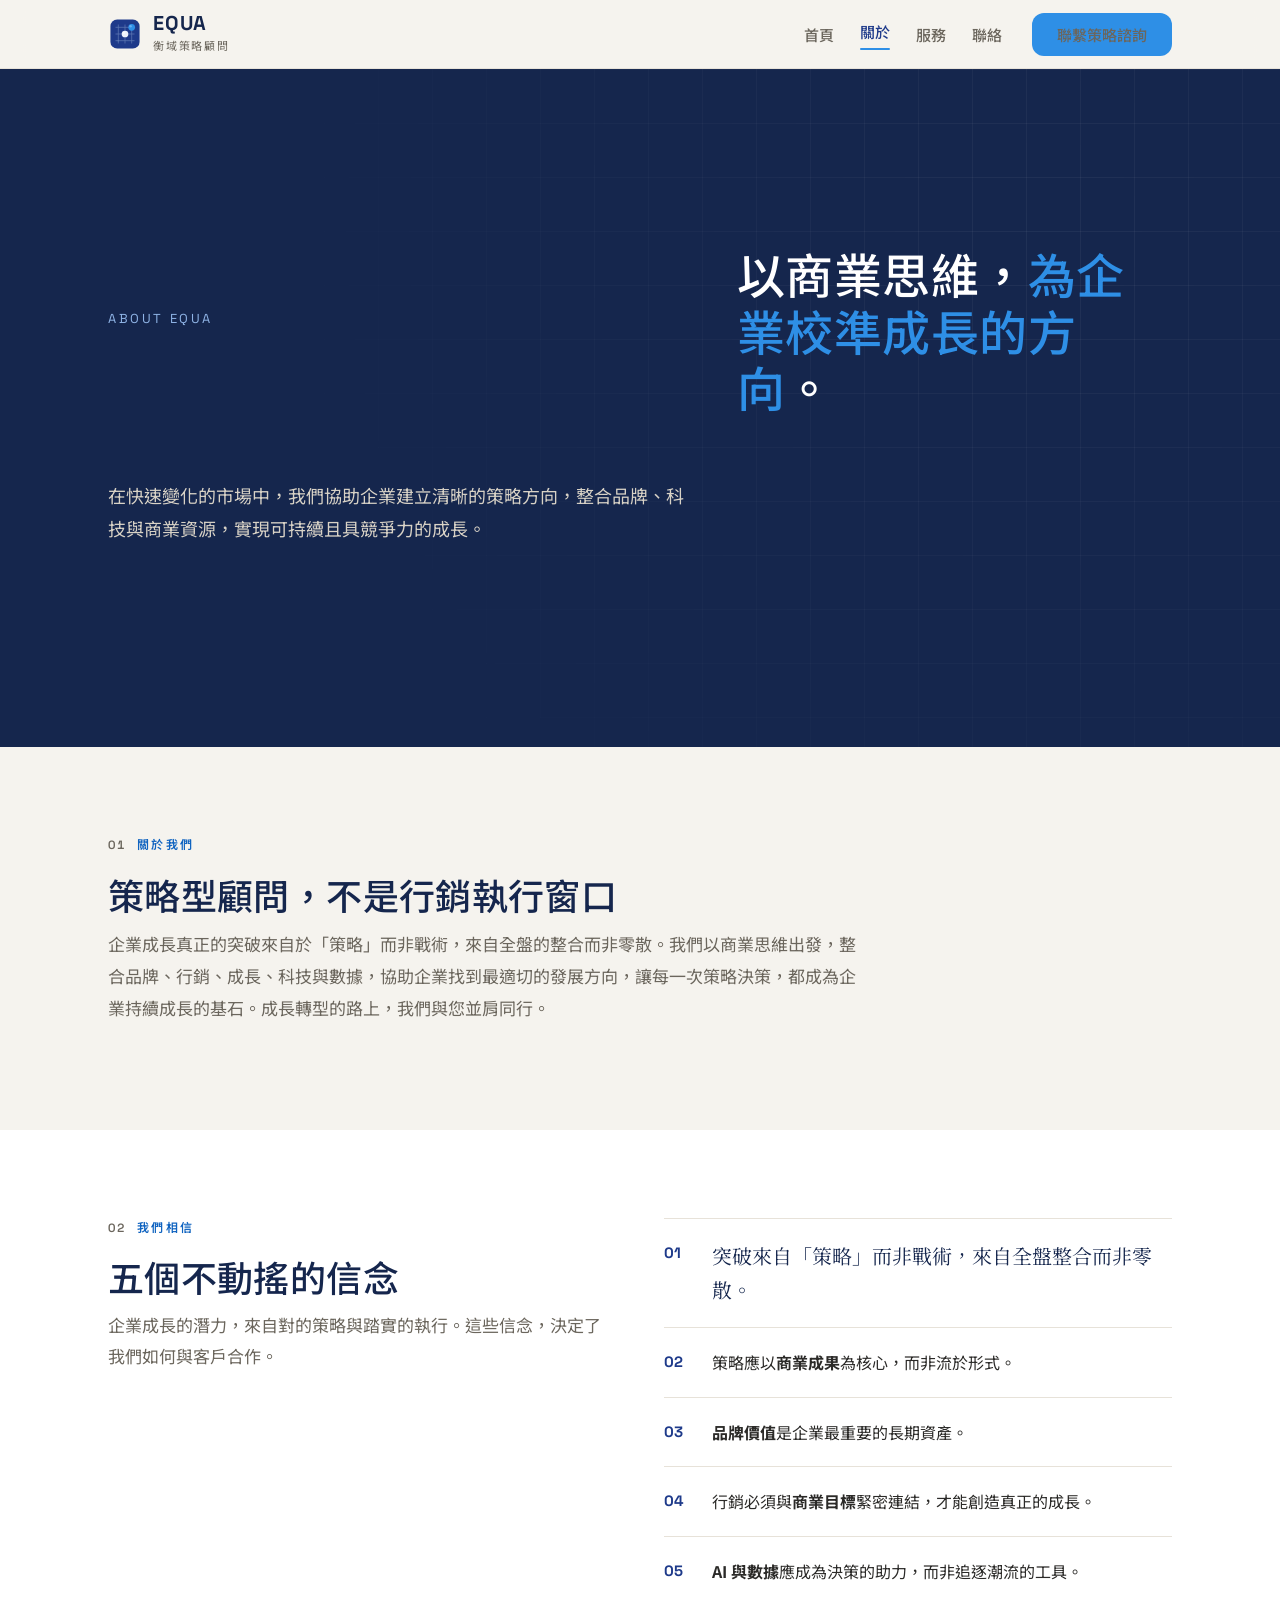
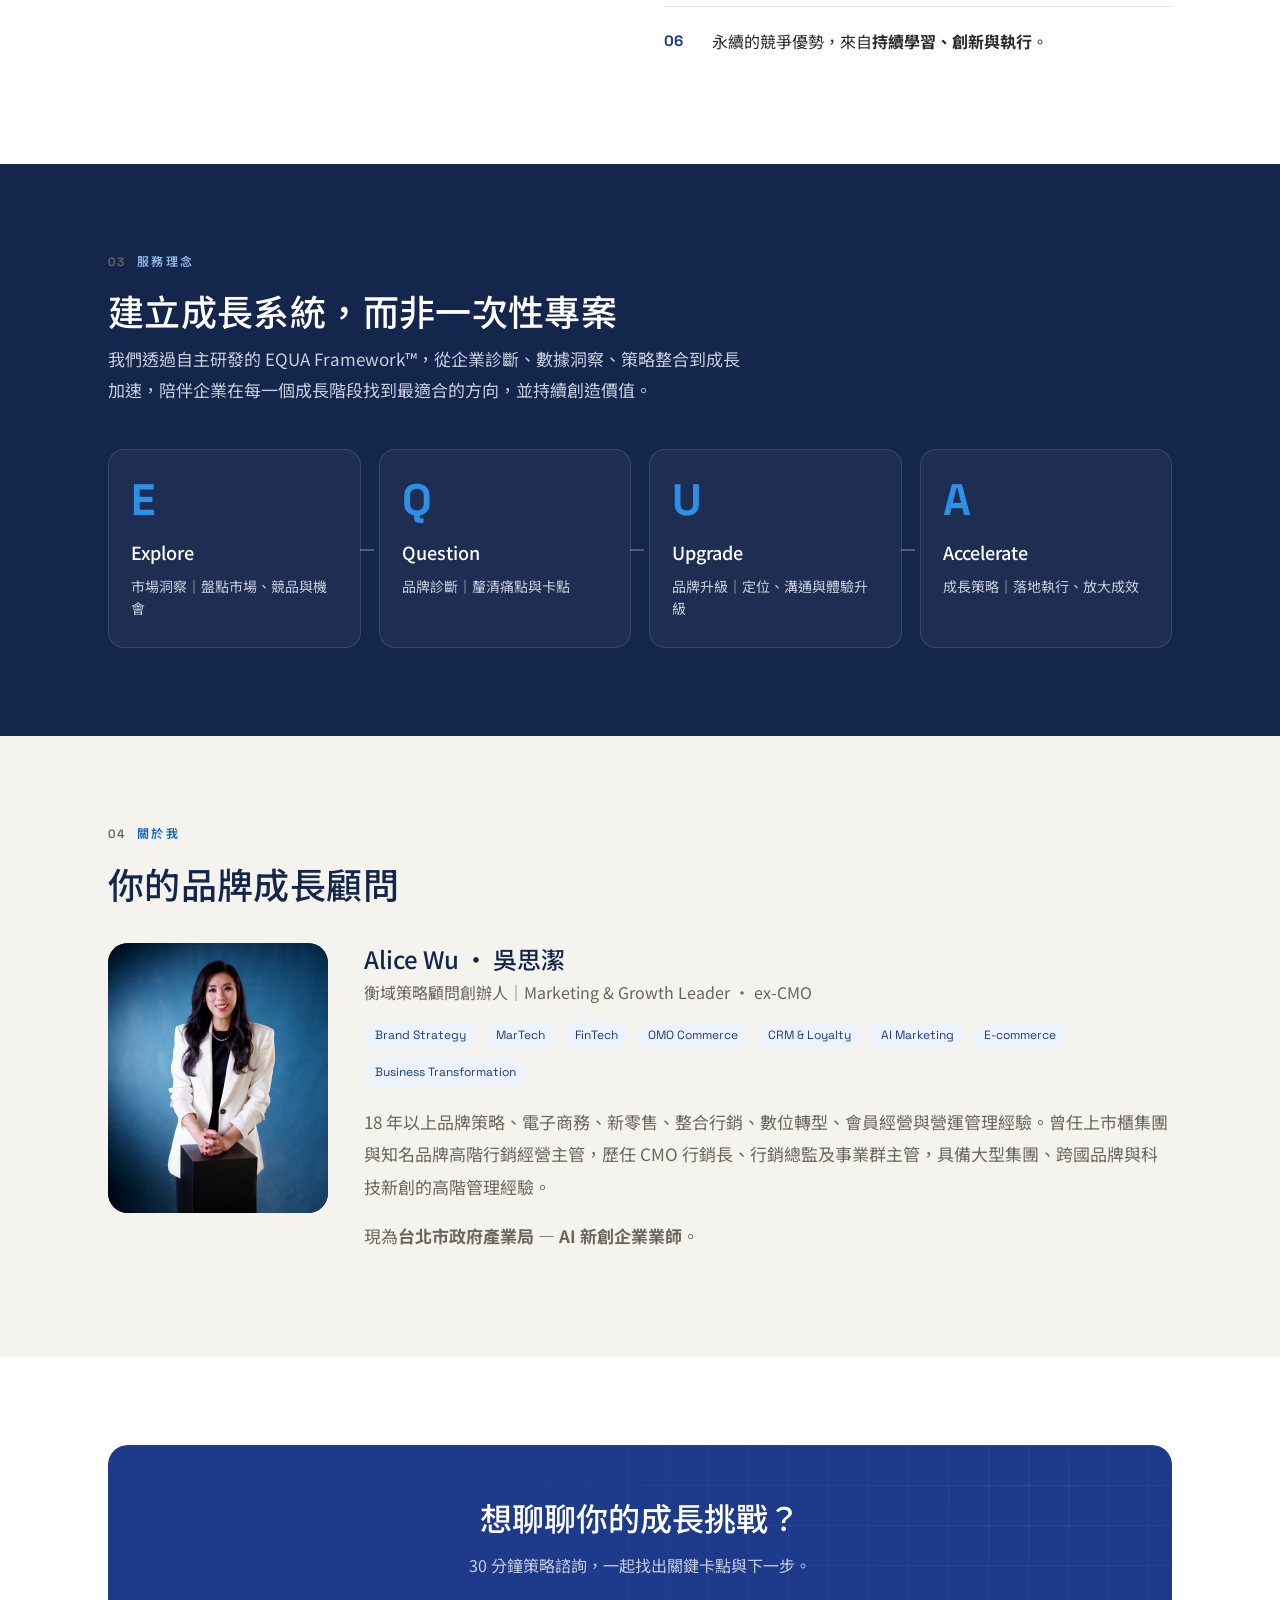
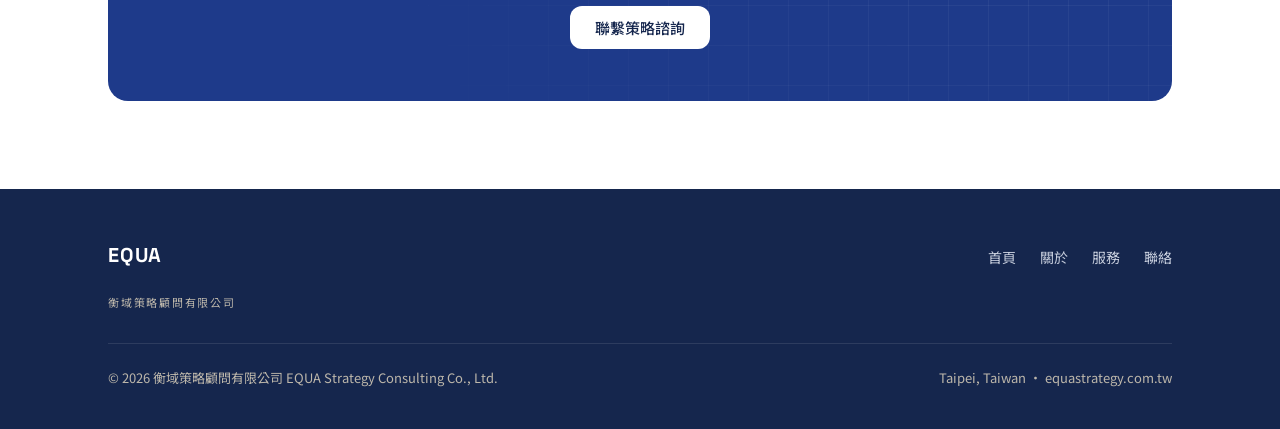
==== about.html @ 590779d6 "更新：創辦人真實照片、官方品牌 logo 牆、CTA 調整 - 創辦人區改用 Alice Wu 官方照片（取自簡報），首頁 band 與關於頁皆更新 - 品牌牆改為 24 個官方品牌 logo（灰階，" ====
<!DOCTYPE html>
<html lang="zh-Hant">
<head>
<meta charset="utf-8">
<meta name="viewport" content="width=device-width, initial-scale=1">
<title>關於我們｜衡域策略顧問 EQUA</title>
<meta name="description" content="衡域策略顧問的信念、服務理念與 EQUA Framework™。創辦人 Alice Wu（吳思潔）擁有 18 年以上品牌策略、數位轉型與整合行銷的高階管理經驗。">
<link rel="icon" href="assets/logo.svg">
<link rel="preconnect" href="https://fonts.googleapis.com">
<link rel="preconnect" href="https://fonts.gstatic.com" crossorigin>
<link href="https://fonts.googleapis.com/css2?family=Noto+Sans+TC:wght@300;400;500;700&family=Noto+Serif+TC:wght@400;500;600&family=Space+Grotesk:wght@400;500;600;700&display=swap" rel="stylesheet">
<link rel="stylesheet" href="assets/style.css">
</head>
<body>

<header class="site-header"><div class="wrap">
  <a class="brand" href="index.html">
    <img src="assets/logo.svg" alt="EQUA 衡域策略顧問標誌">
    <span><span class="bt">EQUA</span><span class="bs">衡域策略顧問</span></span>
  </a>
  <button class="nav-toggle" aria-label="開啟選單">☰</button>
  <nav class="nav" id="nav">
    <a href="index.html">首頁</a>
    <a href="about.html" class="active">關於</a>
    <a href="services.html">服務</a>
    <a href="contact.html">聯絡</a>
    <a href="mailto:Alice.wu1014@gmail.com?subject=%E9%A0%90%E7%B4%84%E7%AD%96%E7%95%A5%E8%AB%AE%E8%A9%A2%20-%20%E8%A1%A1%E5%9F%9F%E7%AD%96%E7%95%A5%E9%A1%A7%E5%95%8F" class="btn btn-accent nav-cta">聯繫策略諮詢</a>
  </nav>
</div></header>

<!-- page hero -->
<section class="hero"><div class="wrap" style="padding-top:88px;padding-bottom:80px">
  <div class="hero-eyebrow">About EQUA</div>
  <h1 style="font-size:clamp(30px,4.4vw,48px)">以商業思維，<span class="hl">為企業校準成長的方向</span>。</h1>
  <p class="lead">在快速變化的市場中，我們協助企業建立清晰的策略方向，整合品牌、科技與商業資源，實現可持續且具競爭力的成長。</p>
</div></section>

<!-- 關於我們 -->
<section><div class="wrap">
  <div class="eyebrow"><span class="no">01</span> 關於我們</div>
  <h2 class="sec-title">策略型顧問，不是行銷執行窗口</h2>
  <p class="mt-lead" style="max-width:760px">企業成長真正的突破來自於「策略」而非戰術，來自全盤的整合而非零散。我們以商業思維出發，整合品牌、行銷、成長、科技與數據，協助企業找到最適切的發展方向，讓每一次策略決策，都成為企業持續成長的基石。成長轉型的路上，我們與您並肩同行。</p>
</div></section>

<!-- 我們相信 -->
<section class="sec-alt"><div class="wrap grid-2" style="gap:48px">
  <div>
    <div class="eyebrow"><span class="no">02</span> 我們相信</div>
    <h2 class="sec-title">五個不動搖的信念</h2>
    <p class="sec-lead">企業成長的潛力，來自對的策略與踏實的執行。這些信念，決定了我們如何與客戶合作。</p>
  </div>
  <ul class="beliefs">
    <li><span class="lead-belief">突破來自「策略」而非戰術，來自全盤整合而非零散。</span></li>
    <li><span>策略應以<strong>商業成果</strong>為核心，而非流於形式。</span></li>
    <li><span><strong>品牌價值</strong>是企業最重要的長期資產。</span></li>
    <li><span>行銷必須與<strong>商業目標</strong>緊密連結，才能創造真正的成長。</span></li>
    <li><span><strong>AI 與數據</strong>應成為決策的助力，而非追逐潮流的工具。</span></li>
    <li><span>永續的競爭優勢，來自<strong>持續學習、創新與執行</strong>。</span></li>
  </ul>
</div></section>

<!-- 服務理念 + Framework -->
<section class="sec-ink"><div class="wrap">
  <div class="eyebrow"><span class="no">03</span> 服務理念</div>
  <h2 class="sec-title">建立成長系統，而非一次性專案</h2>
  <p class="sec-lead">我們透過自主研發的 EQUA Framework™，從企業診斷、數據洞察、策略整合到成長加速，陪伴企業在每一個成長階段找到最適合的方向，並持續創造價值。</p>
  <div class="framework" style="margin-top:20px">
    <div class="fw reveal"><div class="l">E</div><div class="t">Explore</div><div class="d">市場洞察｜盤點市場、競品與機會</div></div>
    <div class="fw reveal"><div class="l">Q</div><div class="t">Question</div><div class="d">品牌診斷｜釐清痛點與卡點</div></div>
    <div class="fw reveal"><div class="l">U</div><div class="t">Upgrade</div><div class="d">品牌升級｜定位、溝通與體驗升級</div></div>
    <div class="fw reveal"><div class="l">A</div><div class="t">Accelerate</div><div class="d">成長策略｜落地執行、放大成效</div></div>
  </div>
</div></section>

<!-- 關於我 Alice -->
<section><div class="wrap">
  <div class="eyebrow"><span class="no">04</span> 關於我</div>
  <h2 class="sec-title" style="margin-bottom:36px">你的品牌成長顧問</h2>
  <div class="profile reveal">
    <div class="avatar"><img src="assets/alice-wu.jpg" alt="衡域策略顧問創辦人 Alice Wu 吳思潔"></div>
    <div>
      <h3 style="font-size:24px">Alice Wu ・ 吳思潔</h3>
      <p style="color:var(--slate);margin:4px 0 0">衡域策略顧問創辦人｜Marketing &amp; Growth Leader ・ ex-CMO</p>
      <div class="tags">
        <span>Brand Strategy</span><span>MarTech</span><span>FinTech</span><span>OMO Commerce</span><span>CRM &amp; Loyalty</span><span>AI Marketing</span><span>E-commerce</span><span>Business Transformation</span>
      </div>
      <p class="mt-lead">18 年以上品牌策略、電子商務、新零售、整合行銷、數位轉型、會員經營與營運管理經驗。曾任上市櫃集團與知名品牌高階行銷經營主管，歷任 CMO 行銷長、行銷總監及事業群主管，具備大型集團、跨國品牌與科技新創的高階管理經驗。</p>
      <p class="mt-lead" style="margin-top:8px">現為<strong>台北市政府產業局 — AI 新創企業業師</strong>。</p>
    </div>
  </div>
</div></section>

<!-- CTA -->
<section class="sec-alt"><div class="wrap">
  <div class="cta-band">
    <h2>想聊聊你的成長挑戰？</h2>
    <p>30 分鐘策略諮詢，一起找出關鍵卡點與下一步。</p>
    <a href="mailto:Alice.wu1014@gmail.com?subject=%E9%A0%90%E7%B4%84%E7%AD%96%E7%95%A5%E8%AB%AE%E8%A9%A2%20-%20%E8%A1%A1%E5%9F%9F%E7%AD%96%E7%95%A5%E9%A1%A7%E5%95%8F" class="btn btn-light">聯繫策略諮詢</a>
  </div>
</div></section>

<footer class="site-footer"><div class="wrap">
  <div class="top">
    <div class="brand"><span><span class="bt" style="font-family:var(--mono);font-weight:700;font-size:20px">EQUA</span><br><span class="bs">衡域策略顧問有限公司</span></span></div>
    <nav class="fnav"><a href="index.html">首頁</a><a href="about.html">關於</a><a href="services.html">服務</a><a href="contact.html">聯絡</a></nav>
  </div>
  <div class="bottom">
    <span>© 2026 衡域策略顧問有限公司 EQUA Strategy Consulting Co., Ltd.</span>
    <span>Taipei, Taiwan ・ equastrategy.com.tw</span>
  </div>
</div></footer>

<script src="assets/nav.js"></script>
</body>
</html>
---- assets/style.css ----
/* ==========================================================================
   衡域策略顧問 EQUA — 官網樣式
   依品牌識別規範 v1.0：靛藍 × 電光藍 × 暖中性；Space Grotesk + 思源黑體
   ========================================================================== */
:root{
  --indigo:#1E3A8A;
  --electric:#2E8FE6;
  --link:#0F63C0;
  --ink:#15264D;
  --slate:#6B665D;
  --mist:#BDB7AB;
  --cloud:#EEF3FB;
  --paper:#F5F3EE;
  --line:#E7E2D9;
  --text:#2B2A28;
  --white:#ffffff;
  --maxw:1120px;
  --r-sm:12px; --r-md:16px; --r-lg:20px;
  --lh-body:1.8; --lh-compact:1.6;
  --sans:"Noto Sans TC","PingFang TC","Microsoft JhengHei",sans-serif;
  --serif:"Noto Serif TC",serif;
  --mono:"Space Grotesk","Noto Sans TC",sans-serif;
}
*{box-sizing:border-box}
html{scroll-behavior:smooth}
body{margin:0;background:var(--paper);color:var(--text);font-family:var(--sans);font-weight:400;line-height:var(--lh-body);font-size:16px;-webkit-font-smoothing:antialiased}
h1,h2,h3,h4{color:var(--ink);font-weight:500;line-height:1.3;margin:0}
p{margin:0 0 1em}
a{color:var(--link);text-decoration:none}
a:hover{text-decoration:underline}
img,svg{max-width:100%}
.wrap{max-width:var(--maxw);margin:0 auto;padding:0 28px}
.mono{font-family:var(--mono)}
.serif{font-family:var(--serif)}

/* ---------- buttons ---------- */
.btn{display:inline-flex;align-items:center;gap:8px;font-family:var(--sans);font-weight:500;font-size:15px;padding:13px 24px;border-radius:var(--r-sm);border:1px solid transparent;cursor:pointer;transition:.18s;line-height:1}
.btn-primary{background:var(--indigo);color:#fff}
.btn-primary:hover{background:#16306f;text-decoration:none}
.btn-accent{background:var(--electric);color:#fff}
.btn-accent:hover{background:#1c7ad2;text-decoration:none}
.btn-ghost{background:transparent;color:var(--ink);border-color:var(--line)}
.btn-ghost:hover{border-color:var(--indigo);color:var(--indigo);text-decoration:none}
.btn-light{background:#fff;color:var(--ink)}
.btn-light:hover{background:var(--cloud);text-decoration:none}

/* ---------- header / nav ---------- */
.site-header{position:sticky;top:0;z-index:100;background:rgba(245,243,238,.9);backdrop-filter:blur(12px);border-bottom:1px solid var(--line)}
.site-header .wrap{display:flex;align-items:center;height:68px;gap:20px}
.brand{display:flex;align-items:center;gap:11px}
.brand img{width:34px;height:34px}
.brand > span{display:flex;flex-direction:column;justify-content:center}
.brand .bt{display:block;font-family:var(--mono);font-weight:700;font-size:20px;color:var(--ink);letter-spacing:.04em;line-height:1}
.brand .bs{display:block;font-size:11px;color:var(--slate);letter-spacing:.16em;margin-top:3px}
.nav{margin-left:auto;display:flex;align-items:center;gap:26px}
.nav a{color:var(--slate);font-size:15px;font-weight:500}
.nav a:hover{color:var(--indigo);text-decoration:none}
.nav a.active{color:var(--indigo)}
.nav a.active::after{content:"";display:block;height:2px;background:var(--electric);border-radius:2px;margin-top:3px}
.nav-cta{margin-left:4px}
.nav-toggle{display:none;margin-left:auto;background:none;border:1px solid var(--line);border-radius:10px;width:42px;height:38px;font-size:20px;color:var(--ink);cursor:pointer}

/* ---------- hero ---------- */
.hero{position:relative;background:var(--ink);color:#fff;overflow:hidden}
.hero::before{content:"";position:absolute;inset:0;
  background-image:linear-gradient(rgba(255,255,255,.05) 1px,transparent 1px),linear-gradient(90deg,rgba(255,255,255,.05) 1px,transparent 1px);
  background-size:54px 54px;-webkit-mask-image:radial-gradient(circle at 82% 24%,#000,transparent 68%);mask-image:radial-gradient(circle at 82% 24%,#000,transparent 68%)}
.hero .wrap{position:relative;padding:104px 28px 96px}
.hero-eyebrow{font-family:var(--mono);letter-spacing:.2em;font-size:13px;color:#8FB4E6;text-transform:uppercase;margin-bottom:22px}
.hero h1{color:#fff;font-size:clamp(34px,5vw,58px);line-height:1.18;letter-spacing:.01em;font-weight:500;max-width:16em}
.hero h1 .hl{color:var(--electric)}
.hero .lead{color:#D8D2C6;font-size:18px;max-width:36em;margin:24px 0 34px;line-height:1.85}
.hero .cta-row{display:flex;gap:14px;flex-wrap:wrap}
.hero-en{font-family:var(--mono);font-size:15px;letter-spacing:.14em;color:#8FB4E6;margin-top:40px}

/* ---------- sections ---------- */
section{padding:88px 0}
.sec-alt{background:var(--white)}
.sec-ink{background:var(--ink);color:#fff}
.sec-ink h2,.sec-ink h3{color:#fff}
.eyebrow{font-family:var(--mono);font-weight:600;letter-spacing:.2em;font-size:12px;color:var(--link);text-transform:uppercase;display:flex;align-items:center;gap:10px;margin-bottom:14px}
.sec-ink .eyebrow{color:#8FB4E6}
.eyebrow .no{color:var(--slate)}
.sec-title{font-size:clamp(26px,3.4vw,36px);margin-bottom:10px;letter-spacing:.01em}
.sec-lead{color:var(--slate);font-size:17px;max-width:640px;margin-bottom:44px}
.sec-ink .sec-lead{color:#C7CEDD}
.center{text-align:center}
.center .eyebrow{justify-content:center}
.center .sec-lead{margin-left:auto;margin-right:auto}

/* ---------- numbers ---------- */
.numbers{display:grid;grid-template-columns:repeat(3,1fr);gap:24px;text-align:center}
.numbers .n{font-family:var(--mono);font-weight:700;font-size:clamp(40px,6vw,64px);color:var(--indigo);line-height:1}
.sec-ink .numbers .n{color:#fff}
.numbers .n .u{color:var(--electric)}
.numbers .t{color:var(--slate);margin-top:8px;font-size:15px}
.sec-ink .numbers .t{color:#C7CEDD}

/* ---------- cards / grids ---------- */
.grid-2{display:grid;grid-template-columns:1fr 1fr;gap:26px}
.grid-3{display:grid;grid-template-columns:repeat(3,1fr);gap:22px}
.card{background:#fff;border:1px solid var(--line);border-radius:var(--r-md);padding:30px;transition:.18s}
.sec-alt .card{background:var(--paper)}
.card:hover{border-color:#cfd6e6;transform:translateY(-2px)}
.card .ic{width:44px;height:44px;border-radius:12px;background:var(--cloud);color:var(--indigo);display:flex;align-items:center;justify-content:center;font-family:var(--mono);font-weight:700;margin-bottom:16px}
.card h3{font-size:19px;margin-bottom:8px}
.card p{color:var(--slate);font-size:15px;margin:0}
.card ul{margin:14px 0 0;padding:0;list-style:none}
.card ul li{position:relative;padding-left:20px;color:var(--slate);font-size:14px;margin-top:8px}
.card ul li::before{content:"";position:absolute;left:0;top:9px;width:8px;height:8px;border-radius:50%;background:var(--electric)}

/* ---------- framework ---------- */
.framework{display:grid;grid-template-columns:repeat(4,1fr);gap:18px}
.fw{background:rgba(255,255,255,.04);border:1px solid rgba(255,255,255,.12);border-radius:var(--r-md);padding:28px 22px}
.fw .l{font-family:var(--mono);font-size:44px;font-weight:700;color:var(--electric);line-height:1}
.fw .t{font-weight:500;font-size:18px;color:#fff;margin-top:14px}
.fw .d{color:#C7CEDD;font-size:14px;margin-top:6px;line-height:var(--lh-compact)}

/* ---------- belief list ---------- */
.beliefs{margin:0;padding:0;list-style:none;counter-reset:b}
.beliefs li{counter-increment:b;border-top:1px solid var(--line);padding:20px 0;display:flex;gap:18px;align-items:flex-start}
.beliefs li::before{content:counter(b,decimal-leading-zero);font-family:var(--mono);font-weight:700;color:var(--indigo);font-size:15px;min-width:30px}
.beliefs .lead-belief{font-family:var(--serif);font-size:20px;color:var(--ink);line-height:1.7}

/* ---------- brand wall ---------- */
.brands{display:flex;flex-wrap:wrap;gap:12px;justify-content:center;max-width:900px;margin:0 auto}
.brands span{background:#fff;border:1px solid var(--line);border-radius:999px;padding:9px 18px;font-size:14px;color:var(--ink)}

/* ---------- tiers ---------- */
.tier{background:#fff;border:1px solid var(--line);border-radius:var(--r-md);padding:32px;display:flex;flex-direction:column;height:100%}
.tier.feat{border:2px solid var(--electric)}
.tier .badge{align-self:flex-start;background:var(--cloud);color:var(--indigo);font-size:12px;font-weight:500;padding:4px 12px;border-radius:999px;margin-bottom:14px}
.tier h3{font-size:20px}
.tier .term{font-family:var(--mono);color:var(--slate);font-size:13px;margin:4px 0 18px}
.tier ul{list-style:none;margin:0 0 20px;padding:0;flex:1}
.tier ul li{position:relative;padding-left:24px;font-size:14px;color:var(--text);margin-top:10px}
.tier ul li::before{content:"✓";position:absolute;left:0;color:var(--electric);font-weight:700}
.tier .fit{font-size:13px;color:var(--slate);border-top:1px solid var(--line);padding-top:14px}

/* ---------- FAQ ---------- */
.faq details{background:#fff;border:1px solid var(--line);border-radius:var(--r-md);padding:0 24px;margin-bottom:12px}
.faq summary{list-style:none;cursor:pointer;padding:22px 0;font-weight:500;color:var(--ink);font-size:17px;display:flex;justify-content:space-between;align-items:center;gap:16px}
.faq summary::-webkit-details-marker{display:none}
.faq summary::after{content:"+";font-family:var(--mono);font-size:24px;color:var(--electric);transition:.2s}
.faq details[open] summary::after{transform:rotate(45deg)}
.faq details p{color:var(--slate);font-size:15px;padding-bottom:22px;margin:0}

/* ---------- Alice profile ---------- */
.profile{display:grid;grid-template-columns:200px 1fr;gap:36px;align-items:start}
.profile{grid-template-columns:220px 1fr}
.profile .avatar{width:220px;height:270px;border-radius:var(--r-lg);background:var(--ink);display:flex;align-items:center;justify-content:center;position:relative;overflow:hidden}
.profile .avatar::before{content:"";position:absolute;inset:0;background-image:linear-gradient(rgba(255,255,255,.06) 1px,transparent 1px),linear-gradient(90deg,rgba(255,255,255,.06) 1px,transparent 1px);background-size:22px 22px}
.profile .avatar img{position:absolute;inset:0;width:100%;height:100%;object-fit:cover;object-position:center 15%}
.profile .avatar .ini{position:relative;font-family:var(--mono);font-weight:700;font-size:56px;color:#fff}
.profile .tags{display:flex;flex-wrap:wrap;gap:8px;margin:14px 0 18px}
.profile .tags span{background:var(--cloud);color:var(--indigo);font-size:12px;padding:4px 11px;border-radius:999px;font-family:var(--mono)}

/* ---------- contact ---------- */
.contact-grid{display:grid;grid-template-columns:repeat(3,1fr);gap:22px}
.contact-card{background:#fff;border:1px solid var(--line);border-radius:var(--r-md);padding:28px;text-align:center}
.contact-card .k{font-family:var(--mono);font-size:12px;letter-spacing:.16em;color:var(--slate);text-transform:uppercase;margin-bottom:10px}
.contact-card .v{font-size:17px;color:var(--ink);font-weight:500}

/* ---------- CTA band ---------- */
.cta-band{background:var(--indigo);color:#fff;border-radius:var(--r-lg);padding:52px;text-align:center;position:relative;overflow:hidden}
.cta-band::before{content:"";position:absolute;inset:0;background-image:linear-gradient(rgba(255,255,255,.06) 1px,transparent 1px),linear-gradient(90deg,rgba(255,255,255,.06) 1px,transparent 1px);background-size:40px 40px;-webkit-mask-image:radial-gradient(circle at 85% 20%,#000,transparent 70%);mask-image:radial-gradient(circle at 85% 20%,#000,transparent 70%)}
.cta-band > *{position:relative}
.cta-band h2{color:#fff;font-size:clamp(24px,3vw,32px);margin-bottom:12px}
.cta-band p{color:#C7CEDD;margin-bottom:26px}

/* ---------- footer ---------- */
.site-footer{background:var(--ink);color:#C7CEDD;padding:56px 0 40px;font-size:14px}
.site-footer .top{display:flex;justify-content:space-between;gap:30px;flex-wrap:wrap;padding-bottom:30px;border-bottom:1px solid rgba(255,255,255,.1)}
.site-footer .brand .bt{color:#fff}
.site-footer .brand .bs{color:var(--mist)}
.site-footer .fnav{display:flex;gap:24px;flex-wrap:wrap}
.site-footer .fnav a{color:#C7CEDD}
.site-footer .fnav a:hover{color:#fff}
.site-footer .bottom{padding-top:22px;display:flex;justify-content:space-between;gap:16px;flex-wrap:wrap;color:var(--mist);font-size:13px}

/* ---------- helpers ---------- */
.mt-lead{color:var(--slate);font-size:17px;line-height:1.9}
.divider{height:1px;background:var(--line);margin:0}

/* ---------- responsive ---------- */
@media(max-width:900px){
  .grid-3,.numbers,.framework,.contact-grid{grid-template-columns:1fr 1fr}
  .profile{grid-template-columns:1fr}
  .profile .avatar{width:180px;height:220px}
}
@media(max-width:720px){
  .nav{display:none;position:absolute;top:68px;left:0;right:0;flex-direction:column;align-items:stretch;gap:0;background:var(--paper);border-bottom:1px solid var(--line);padding:8px 0}
  .nav.open{display:flex}
  .nav a{padding:13px 28px}
  .nav a.active::after{display:none}
  .nav-cta{margin:10px 28px}
  .nav-toggle{display:block}
  .grid-2,.grid-3,.numbers,.framework,.contact-grid{grid-template-columns:1fr}
  section{padding:60px 0}
  .hero .wrap{padding:72px 28px 64px}
  .cta-band{padding:38px 24px}
}

/* ==========================================================================
   互動與豐富度增強：捲動浮現動畫、Hero 圖像、創辦人區、Logo 牆、Framework 連線
   ========================================================================== */

/* 捲動浮現 */
.reveal{opacity:0;transform:translateY(26px);transition:opacity .7s cubic-bezier(.2,.6,.2,1),transform .7s cubic-bezier(.2,.6,.2,1)}
.reveal.in{opacity:1;transform:none}
.reveal.d1{transition-delay:.08s}.reveal.d2{transition-delay:.16s}.reveal.d3{transition-delay:.24s}
.reveal.d4{transition-delay:.32s}.reveal.d5{transition-delay:.40s}.reveal.d6{transition-delay:.48s}

/* Hero 兩欄 + 動態棋盤圖像 */
.hero .wrap{display:grid;grid-template-columns:1.15fr .85fr;gap:40px;align-items:center}
.hero-copy{min-width:0}
.hero-art{position:relative;display:flex;justify-content:center;align-items:center}
.hero-art svg{width:100%;max-width:400px;height:auto}
.go-stone{opacity:0;animation:stoneIn .6s ease forwards}
.go-stone.s2{animation-delay:.35s}.go-stone.s3{animation-delay:.7s}.go-stone.s4{animation-delay:1.05s}
.go-key{animation:stoneIn .6s ease 1.4s forwards,keyGlow 2.6s ease-in-out 2s infinite}
.go-pulse{transform-origin:center;transform-box:fill-box;opacity:0;animation:pulse 2.6s ease-out 2s infinite}
.go-line{stroke-dasharray:220;stroke-dashoffset:220;animation:draw 1s ease .3s forwards}
@keyframes stoneIn{from{opacity:0;transform:scale(.4)}to{opacity:1;transform:scale(1)}}
@keyframes pulse{0%{opacity:.5;transform:scale(1)}70%{opacity:0;transform:scale(2.4)}100%{opacity:0}}
@keyframes keyGlow{0%,100%{filter:none}50%{filter:drop-shadow(0 0 6px rgba(46,143,230,.8))}}
@keyframes draw{to{stroke-dashoffset:0}}
.go-stone,.go-key{transform-origin:center;transform-box:fill-box}

/* 創辦人 home 區 */
.founder{background:var(--ink);color:#fff;border-radius:var(--r-lg);padding:44px;display:grid;grid-template-columns:220px 1fr;gap:40px;align-items:center;position:relative;overflow:hidden}
.founder::before{content:"";position:absolute;inset:0;background-image:linear-gradient(rgba(255,255,255,.05) 1px,transparent 1px),linear-gradient(90deg,rgba(255,255,255,.05) 1px,transparent 1px);background-size:30px 30px;-webkit-mask-image:radial-gradient(circle at 12% 20%,#000,transparent 62%);mask-image:radial-gradient(circle at 12% 20%,#000,transparent 62%)}
.founder > *{position:relative}
.founder h3{color:#fff}
.founder .avatar{width:220px;height:220px;border-radius:var(--r-lg);background:#0f1c3a;display:flex;align-items:center;justify-content:center;position:relative;overflow:hidden;border:1px solid rgba(255,255,255,.12)}
.founder .avatar img{position:absolute;inset:0;width:100%;height:100%;object-fit:cover;object-position:center 20%}
.founder .avatar .ini{font-family:var(--mono);font-weight:700;font-size:64px;color:#fff;letter-spacing:.04em}
.founder .avatar .badge{position:absolute;bottom:0;left:0;right:0;background:var(--electric);color:#fff;font-size:11px;text-align:center;padding:6px;letter-spacing:.08em}
.founder .role{color:var(--electric);font-family:var(--mono);font-size:13px;letter-spacing:.06em;margin:4px 0 12px}
.founder .bio{color:#C7CEDD;font-size:15px;line-height:1.85}
.founder .tags{display:flex;flex-wrap:wrap;gap:7px;margin:16px 0 0}
.founder .tags span{background:rgba(255,255,255,.08);color:#DCE6F5;font-size:12px;padding:4px 11px;border-radius:999px;font-family:var(--mono)}

/* Logo 牆（灰階字標，hover 浮現品牌色） */
.logowall{display:grid;grid-template-columns:repeat(6,1fr);gap:1px;background:var(--line);border:1px solid var(--line);border-radius:var(--r-md);overflow:hidden;max-width:960px;margin:0 auto}
.logowall .cell{background:#fff;min-height:96px;display:flex;align-items:center;justify-content:center;padding:18px 14px;text-align:center;transition:.22s}
.logowall .cell img{max-width:100%;max-height:38px;width:auto;object-fit:contain;filter:grayscale(1);opacity:.58;transition:.28s}
.logowall .cell:hover img{filter:none;opacity:1;transform:scale(1.04)}
.logowall .wm{font-family:var(--sans);font-weight:500;font-size:15px;line-height:1.25;color:#A7A29A;letter-spacing:.02em;transition:.22s}
.logowall .wm.en{font-family:var(--mono);font-weight:600;letter-spacing:.04em}
.logowall .cell:hover .wm{color:var(--indigo)}
.brandwall-note{text-align:center;color:var(--slate);font-size:13px;margin-top:16px}

/* Framework 連線（桌機） */
.framework{position:relative}
.fw{position:relative}
.fw:not(:last-child)::after{content:"";position:absolute;top:50%;right:-14px;width:14px;height:2px;background:rgba(255,255,255,.25);z-index:1}

/* section 頂部細節線 */
.eyebrow .no{font-variant-numeric:tabular-nums}

@media(max-width:900px){
  .founder{grid-template-columns:1fr;text-align:center}
  .founder .avatar{margin:0 auto}
  .founder .tags{justify-content:center}
  .logowall{grid-template-columns:repeat(4,1fr)}
}
@media(max-width:720px){
  .hero .wrap{grid-template-columns:1fr}
  .hero-art{display:none}
  .logowall{grid-template-columns:repeat(3,1fr)}
  .fw:not(:last-child)::after{display:none}
  .founder{padding:32px 24px}
}

/* 尊重使用者的減少動態偏好 */
@media (prefers-reduced-motion: reduce){
  *,.reveal{animation:none!important;transition:none!important}
  .reveal{opacity:1;transform:none}
  html{scroll-behavior:auto}
}
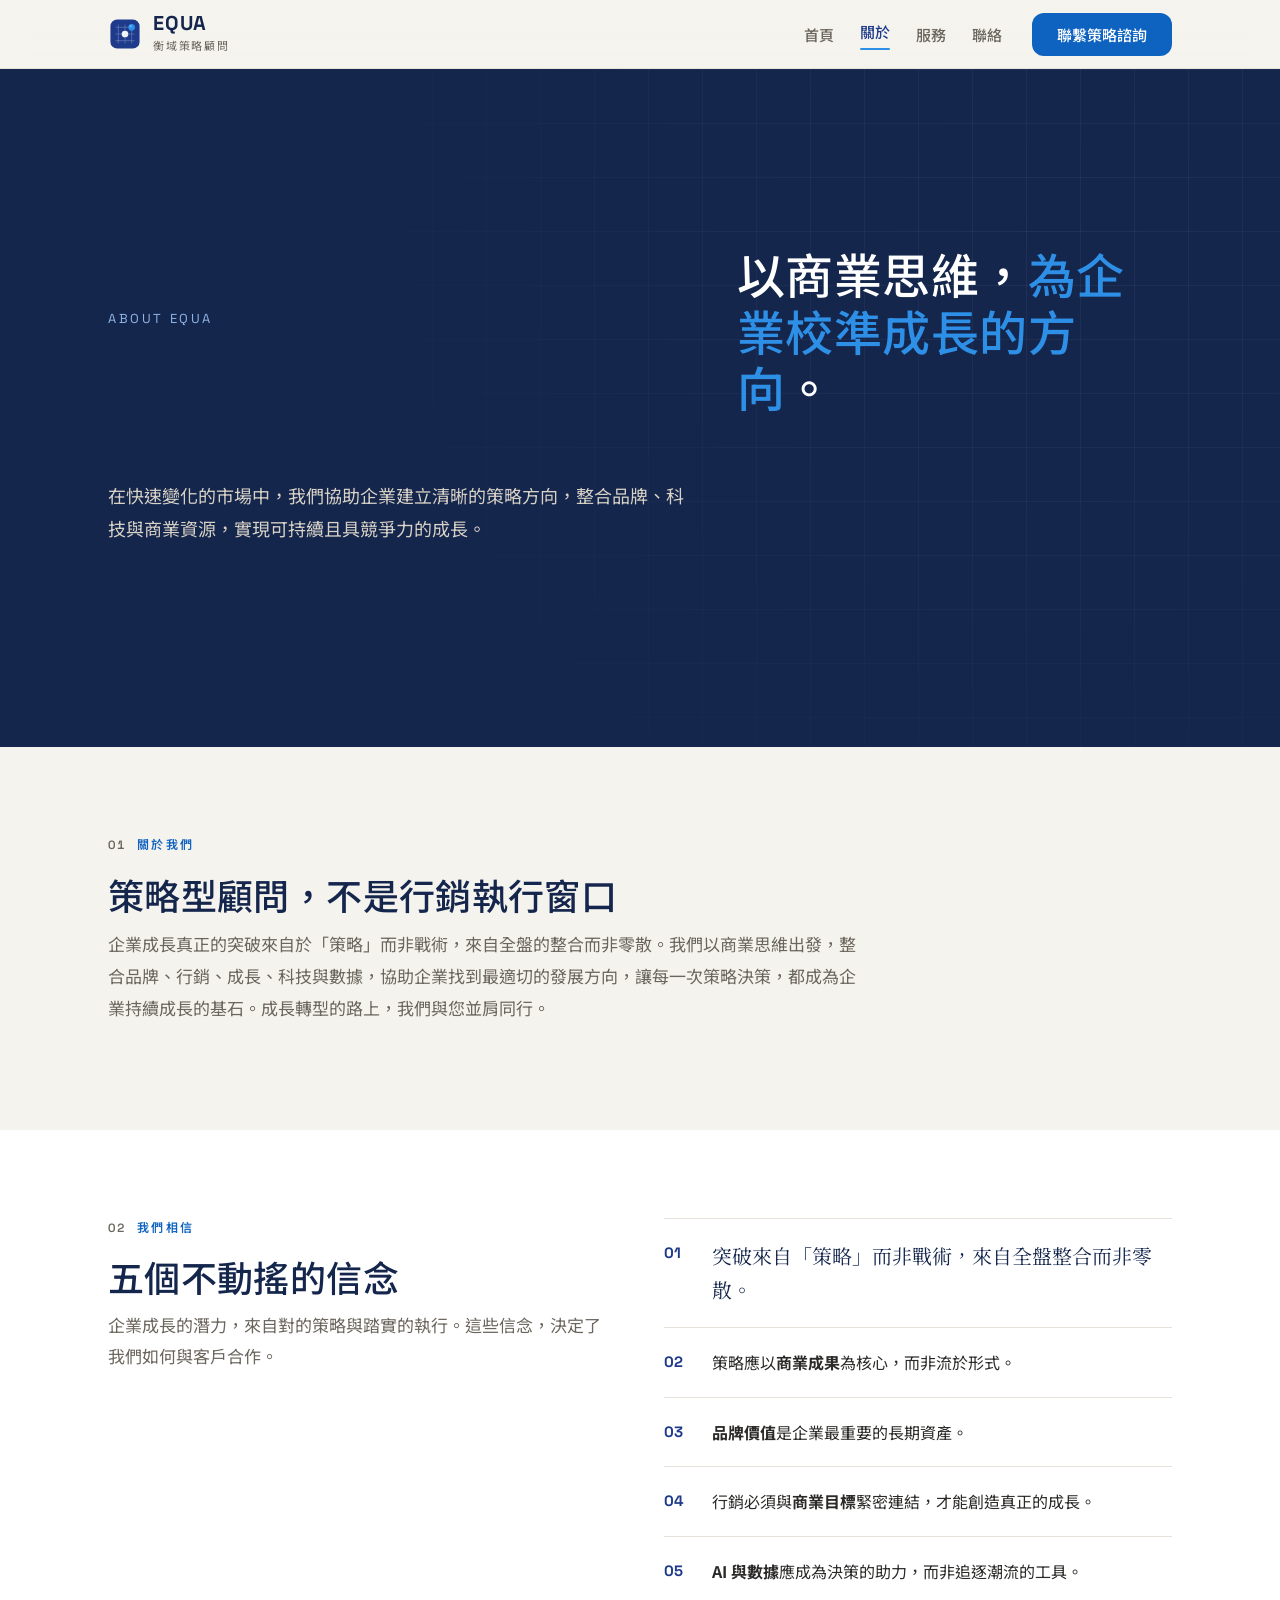
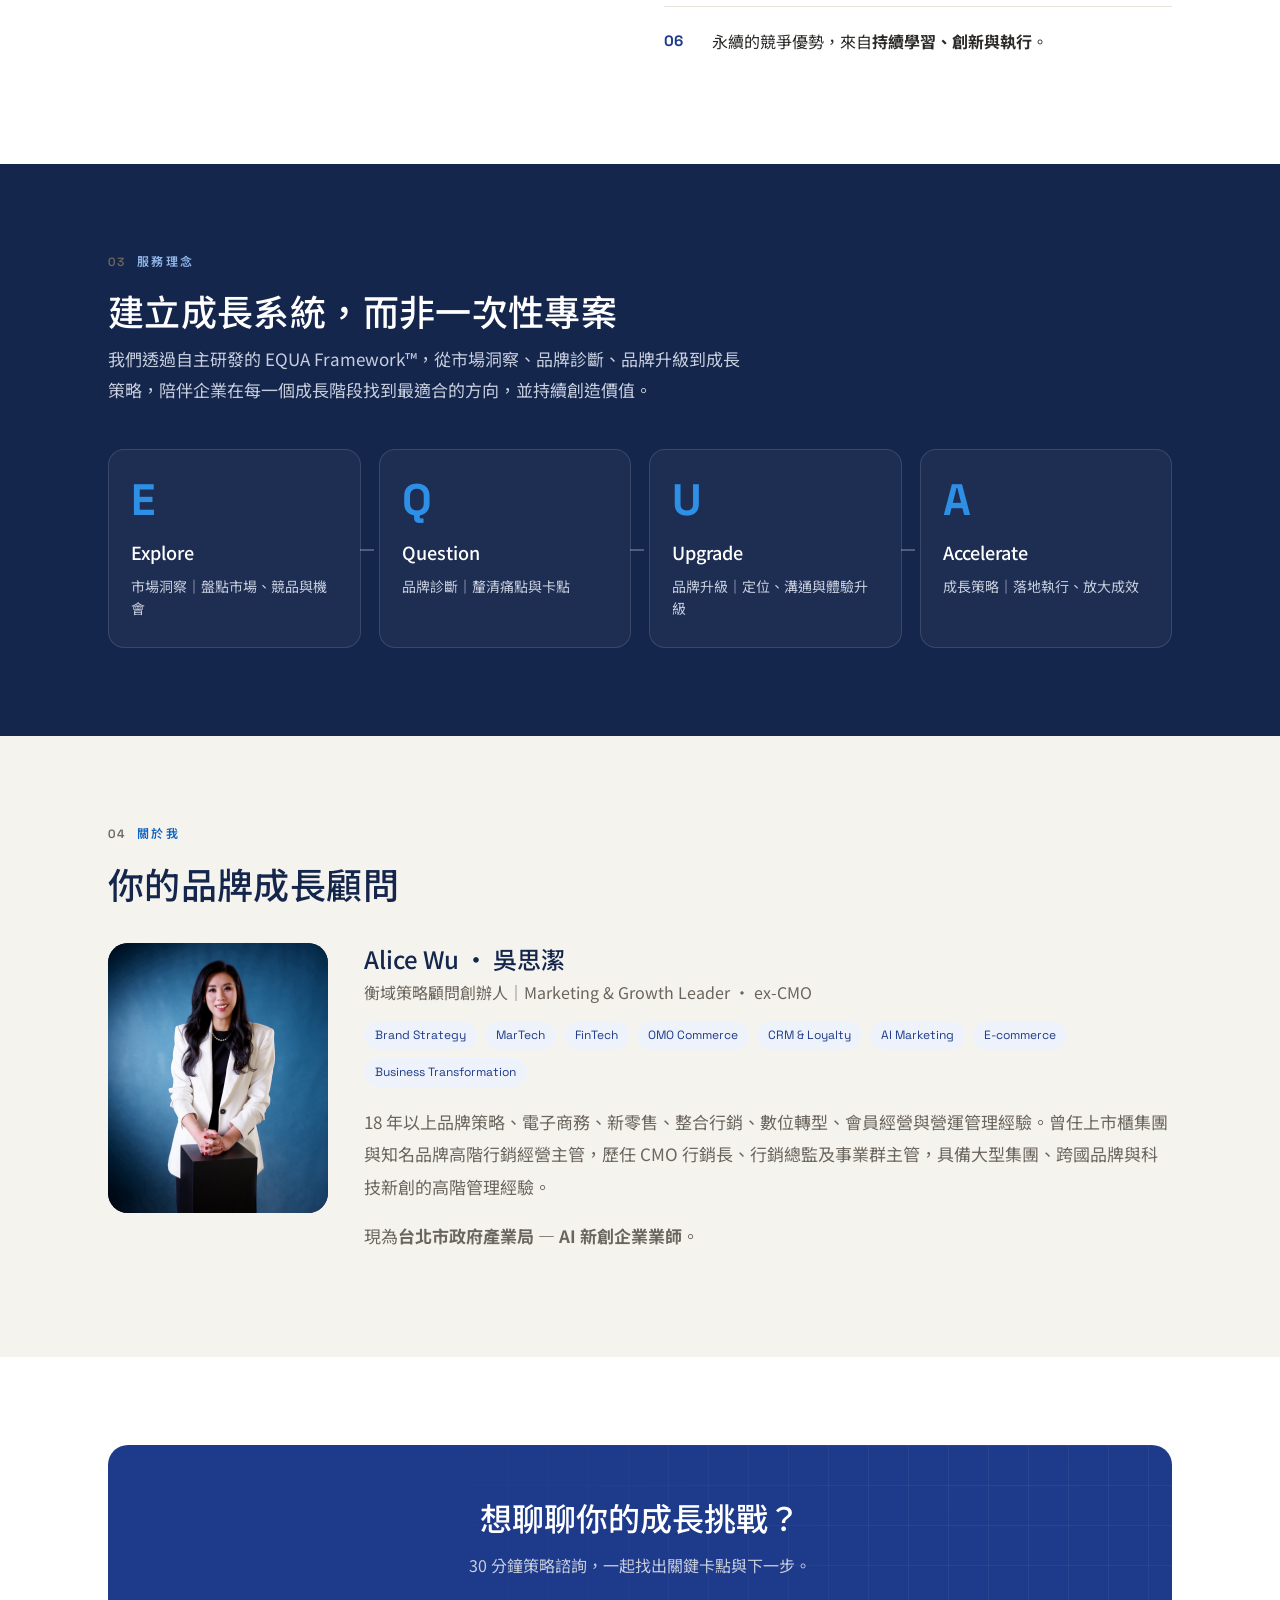
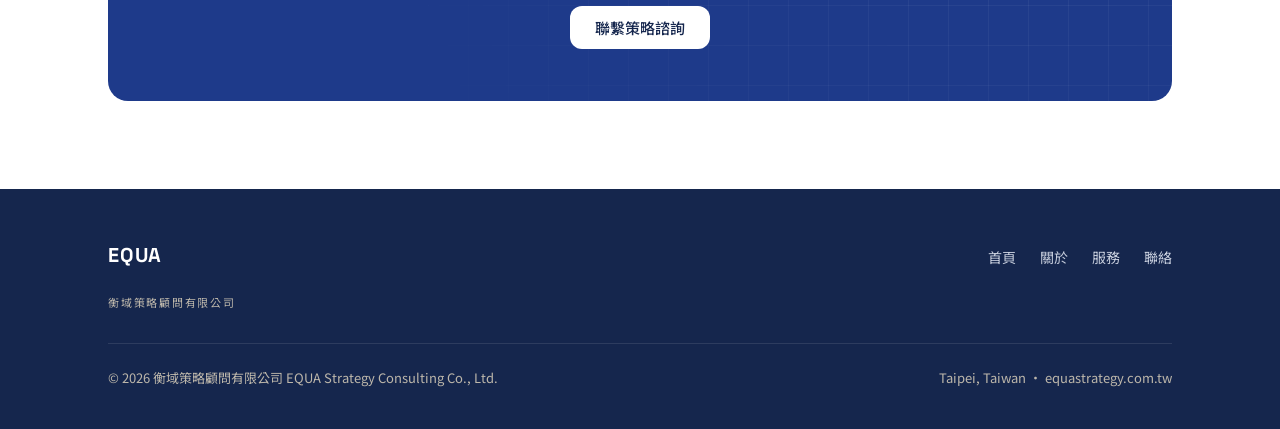
==== commit 2db52cd8: "依 Codex 複審修正 P0/P1/P2 P0 無障礙：CTA 按鈕改 #0F63C0（白字達 AA）、founder badge/role 對比提升、 行動選單加 aria-controls/ar" ====
--- a/about.html
+++ b/about.html
@@ -3,12 +3,23 @@
 <head>
 <meta charset="utf-8">
 <meta name="viewport" content="width=device-width, initial-scale=1">
+<script>document.documentElement.classList.add('js')</script>
 <title>關於我們｜衡域策略顧問 EQUA</title>
 <meta name="description" content="衡域策略顧問的信念、服務理念與 EQUA Framework™。創辦人 Alice Wu（吳思潔）擁有 18 年以上品牌策略、數位轉型與整合行銷的高階管理經驗。">
+<link rel="canonical" href="https://equastrategy.com.tw/about.html">
+<meta property="og:type" content="website">
+<meta property="og:site_name" content="衡域策略顧問 EQUA">
+<meta property="og:title" content="關於我們｜衡域策略顧問 EQUA">
+<meta property="og:description" content="衡域策略顧問的信念、服務理念與 EQUA Framework™，以及創辦人 Alice Wu 的經歷。">
+<meta property="og:url" content="https://equastrategy.com.tw/about.html">
+<meta property="og:image" content="https://equastrategy.com.tw/assets/og-image.png">
+<meta property="og:image:width" content="1200">
+<meta property="og:image:height" content="630">
+<meta name="twitter:card" content="summary_large_image">
 <link rel="icon" href="assets/logo.svg">
 <link rel="preconnect" href="https://fonts.googleapis.com">
 <link rel="preconnect" href="https://fonts.gstatic.com" crossorigin>
-<link href="https://fonts.googleapis.com/css2?family=Noto+Sans+TC:wght@300;400;500;700&family=Noto+Serif+TC:wght@400;500;600&family=Space+Grotesk:wght@400;500;600;700&display=swap" rel="stylesheet">
+<link href="https://fonts.googleapis.com/css2?family=Noto+Sans+TC:wght@400;500;700&family=Noto+Serif+TC:wght@400;500;600&family=Space+Grotesk:wght@400;500;600;700&display=swap" rel="stylesheet">
 <link rel="stylesheet" href="assets/style.css">
 </head>
 <body>
@@ -18,7 +29,7 @@
     <img src="assets/logo.svg" alt="EQUA 衡域策略顧問標誌">
     <span><span class="bt">EQUA</span><span class="bs">衡域策略顧問</span></span>
   </a>
-  <button class="nav-toggle" aria-label="開啟選單">☰</button>
+  <button class="nav-toggle" aria-label="開啟選單" aria-controls="nav" aria-expanded="false">☰</button>
   <nav class="nav" id="nav">
     <a href="index.html">首頁</a>
     <a href="about.html" class="active">關於</a>
@@ -63,7 +74,7 @@
 <section class="sec-ink"><div class="wrap">
   <div class="eyebrow"><span class="no">03</span> 服務理念</div>
   <h2 class="sec-title">建立成長系統，而非一次性專案</h2>
-  <p class="sec-lead">我們透過自主研發的 EQUA Framework™，從企業診斷、數據洞察、策略整合到成長加速，陪伴企業在每一個成長階段找到最適合的方向，並持續創造價值。</p>
+  <p class="sec-lead">我們透過自主研發的 EQUA Framework™，從市場洞察、品牌診斷、品牌升級到成長策略，陪伴企業在每一個成長階段找到最適合的方向，並持續創造價值。</p>
   <div class="framework" style="margin-top:20px">
     <div class="fw reveal"><div class="l">E</div><div class="t">Explore</div><div class="d">市場洞察｜盤點市場、競品與機會</div></div>
     <div class="fw reveal"><div class="l">Q</div><div class="t">Question</div><div class="d">品牌診斷｜釐清痛點與卡點</div></div>
@@ -77,7 +88,7 @@
   <div class="eyebrow"><span class="no">04</span> 關於我</div>
   <h2 class="sec-title" style="margin-bottom:36px">你的品牌成長顧問</h2>
   <div class="profile reveal">
-    <div class="avatar"><img src="assets/alice-wu.jpg" alt="衡域策略顧問創辦人 Alice Wu 吳思潔"></div>
+    <div class="avatar"><img src="assets/alice-wu.jpg" alt="衡域策略顧問創辦人 Alice Wu 吳思潔" width="880" height="1173" loading="lazy" decoding="async"></div>
     <div>
       <h3 style="font-size:24px">Alice Wu ・ 吳思潔</h3>
       <p style="color:var(--slate);margin:4px 0 0">衡域策略顧問創辦人｜Marketing &amp; Growth Leader ・ ex-CMO</p>
--- a/assets/style.css
+++ b/assets/style.css
@@ -34,18 +34,18 @@
 .serif{font-family:var(--serif)}
 
 /* ---------- buttons ---------- */
-.btn{display:inline-flex;align-items:center;gap:8px;font-family:var(--sans);font-weight:500;font-size:15px;padding:13px 24px;border-radius:var(--r-sm);border:1px solid transparent;cursor:pointer;transition:.18s;line-height:1}
+.btn{display:inline-flex;align-items:center;gap:8px;font-family:var(--sans);font-weight:500;font-size:15px;padding:13px 24px;border-radius:var(--r-sm);border:1px solid transparent;cursor:pointer;transition:background-color .18s,color .18s,border-color .18s,transform .18s;line-height:1}
 .btn-primary{background:var(--indigo);color:#fff}
 .btn-primary:hover{background:#16306f;text-decoration:none}
-.btn-accent{background:var(--electric);color:#fff}
-.btn-accent:hover{background:#1c7ad2;text-decoration:none}
+.btn-accent{background:#0F63C0;color:#fff}
+.btn-accent:hover{background:#0B4E9A;text-decoration:none}
 .btn-ghost{background:transparent;color:var(--ink);border-color:var(--line)}
 .btn-ghost:hover{border-color:var(--indigo);color:var(--indigo);text-decoration:none}
 .btn-light{background:#fff;color:var(--ink)}
 .btn-light:hover{background:var(--cloud);text-decoration:none}
 
 /* ---------- header / nav ---------- */
-.site-header{position:sticky;top:0;z-index:100;background:rgba(245,243,238,.9);backdrop-filter:blur(12px);border-bottom:1px solid var(--line)}
+.site-header{position:sticky;top:0;z-index:100;background:rgba(245,243,238,.92);-webkit-backdrop-filter:blur(12px);backdrop-filter:blur(12px);border-bottom:1px solid var(--line)}
 .site-header .wrap{display:flex;align-items:center;height:68px;gap:20px}
 .brand{display:flex;align-items:center;gap:11px}
 .brand img{width:34px;height:34px}
@@ -58,6 +58,7 @@
 .nav a.active{color:var(--indigo)}
 .nav a.active::after{content:"";display:block;height:2px;background:var(--electric);border-radius:2px;margin-top:3px}
 .nav-cta{margin-left:4px}
+.nav a.nav-cta,.nav a.nav-cta:hover{color:#fff}
 .nav-toggle{display:none;margin-left:auto;background:none;border:1px solid var(--line);border-radius:10px;width:42px;height:38px;font-size:20px;color:var(--ink);cursor:pointer}
 
 /* ---------- hero ---------- */
@@ -205,9 +206,9 @@
    互動與豐富度增強：捲動浮現動畫、Hero 圖像、創辦人區、Logo 牆、Framework 連線
    ========================================================================== */
 
-/* 捲動浮現 */
-.reveal{opacity:0;transform:translateY(26px);transition:opacity .7s cubic-bezier(.2,.6,.2,1),transform .7s cubic-bezier(.2,.6,.2,1)}
-.reveal.in{opacity:1;transform:none}
+/* 捲動浮現（僅在 JS 啟用時隱藏，確保無 JS/JS 延遲時內容可見） */
+.js .reveal{opacity:0;transform:translateY(26px);transition:opacity .7s cubic-bezier(.2,.6,.2,1),transform .7s cubic-bezier(.2,.6,.2,1)}
+.js .reveal.in{opacity:1;transform:none}
 .reveal.d1{transition-delay:.08s}.reveal.d2{transition-delay:.16s}.reveal.d3{transition-delay:.24s}
 .reveal.d4{transition-delay:.32s}.reveal.d5{transition-delay:.40s}.reveal.d6{transition-delay:.48s}
 
@@ -235,8 +236,8 @@
 .founder .avatar{width:220px;height:220px;border-radius:var(--r-lg);background:#0f1c3a;display:flex;align-items:center;justify-content:center;position:relative;overflow:hidden;border:1px solid rgba(255,255,255,.12)}
 .founder .avatar img{position:absolute;inset:0;width:100%;height:100%;object-fit:cover;object-position:center 20%}
 .founder .avatar .ini{font-family:var(--mono);font-weight:700;font-size:64px;color:#fff;letter-spacing:.04em}
-.founder .avatar .badge{position:absolute;bottom:0;left:0;right:0;background:var(--electric);color:#fff;font-size:11px;text-align:center;padding:6px;letter-spacing:.08em}
-.founder .role{color:var(--electric);font-family:var(--mono);font-size:13px;letter-spacing:.06em;margin:4px 0 12px}
+.founder .avatar .badge{position:absolute;bottom:0;left:0;right:0;background:var(--ink);color:#fff;font-size:12px;font-weight:500;text-align:center;padding:7px;letter-spacing:.08em;border-top:1px solid rgba(255,255,255,.14)}
+.founder .role{color:#8FB4E6;font-family:var(--mono);font-size:13px;letter-spacing:.06em;margin:4px 0 12px}
 .founder .bio{color:#C7CEDD;font-size:15px;line-height:1.85}
 .founder .tags{display:flex;flex-wrap:wrap;gap:7px;margin:16px 0 0}
 .founder .tags span{background:rgba(255,255,255,.08);color:#DCE6F5;font-size:12px;padding:4px 11px;border-radius:999px;font-family:var(--mono)}
@@ -264,13 +265,17 @@
   .founder .avatar{margin:0 auto}
   .founder .tags{justify-content:center}
   .logowall{grid-template-columns:repeat(4,1fr)}
+  .hero .wrap{grid-template-columns:1fr;gap:8px}
+  .hero-art{display:none}
 }
 @media(max-width:720px){
-  .hero .wrap{grid-template-columns:1fr}
-  .hero-art{display:none}
   .logowall{grid-template-columns:repeat(3,1fr)}
   .fw:not(:last-child)::after{display:none}
   .founder{padding:32px 24px}
+}
+@media(max-width:480px){
+  .logowall{grid-template-columns:repeat(2,1fr)}
+  .logowall .cell{min-height:84px}
 }
 
 /* 尊重使用者的減少動態偏好 */
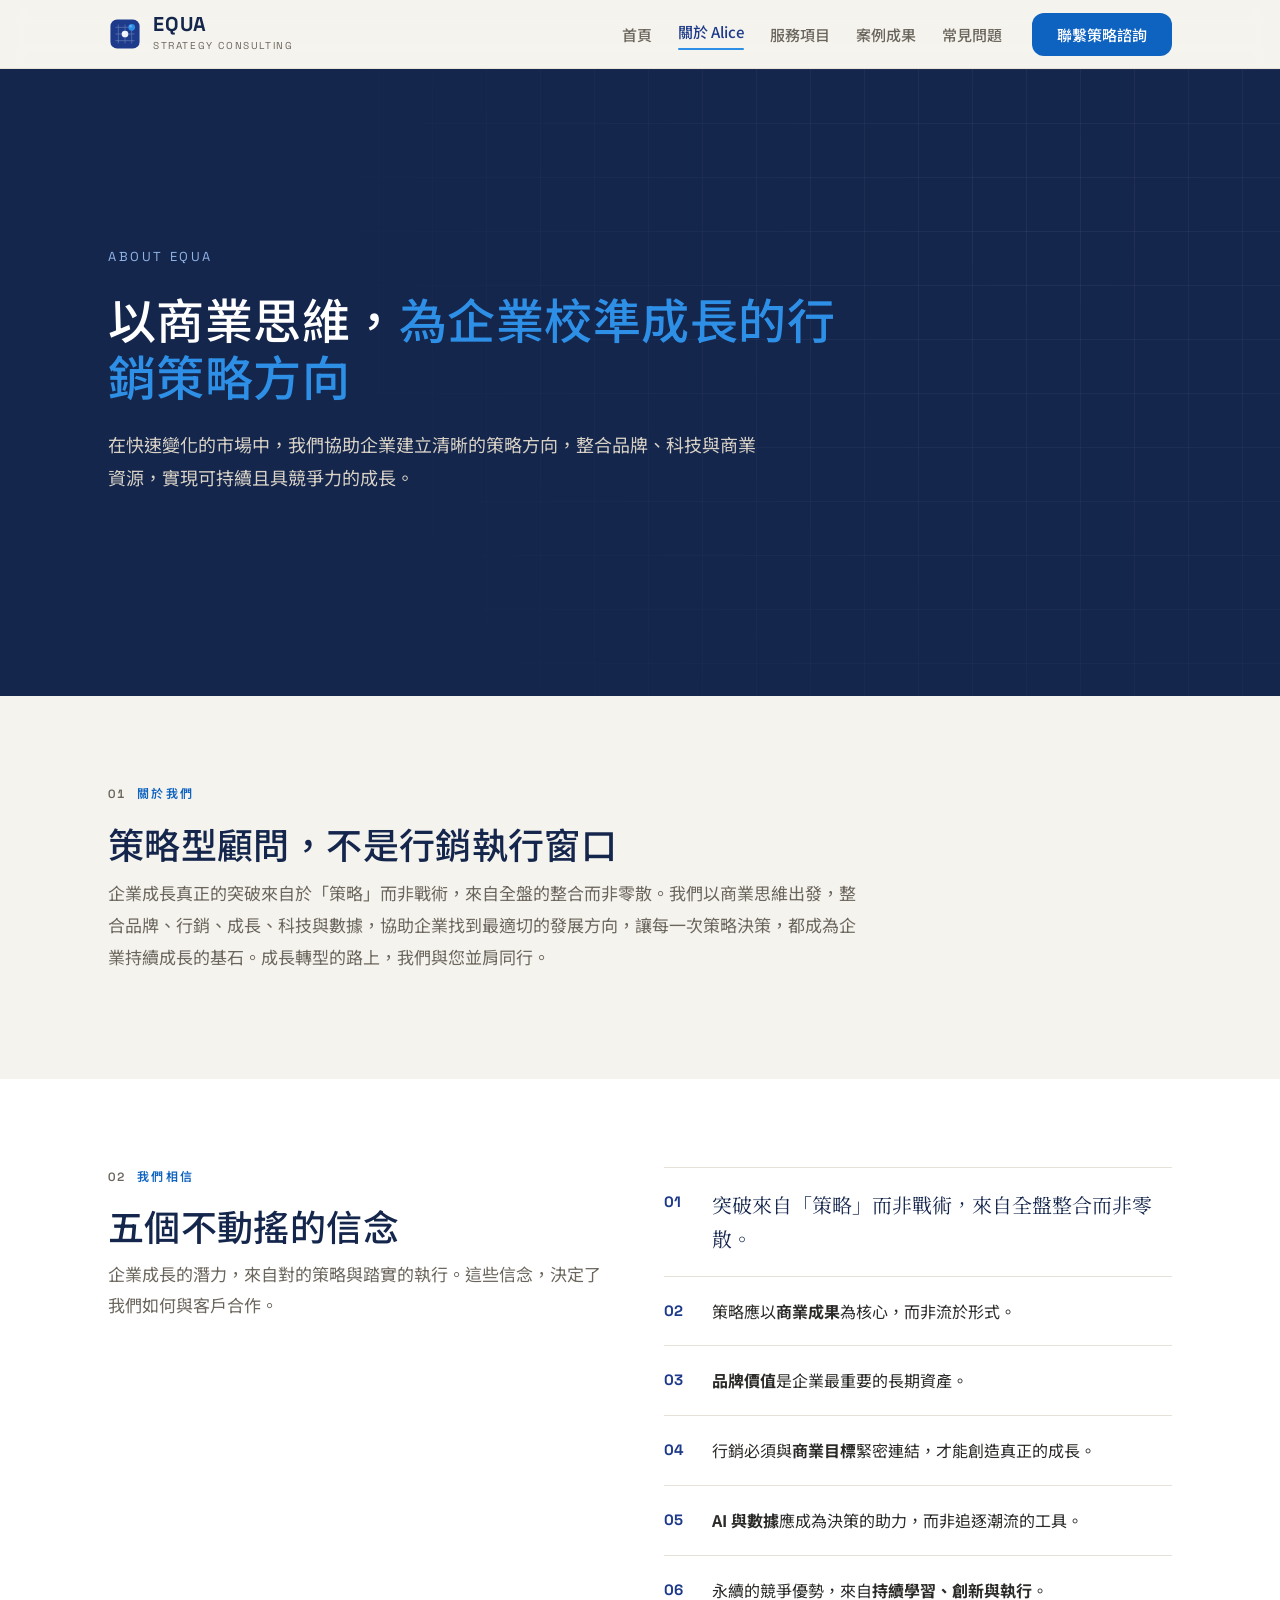
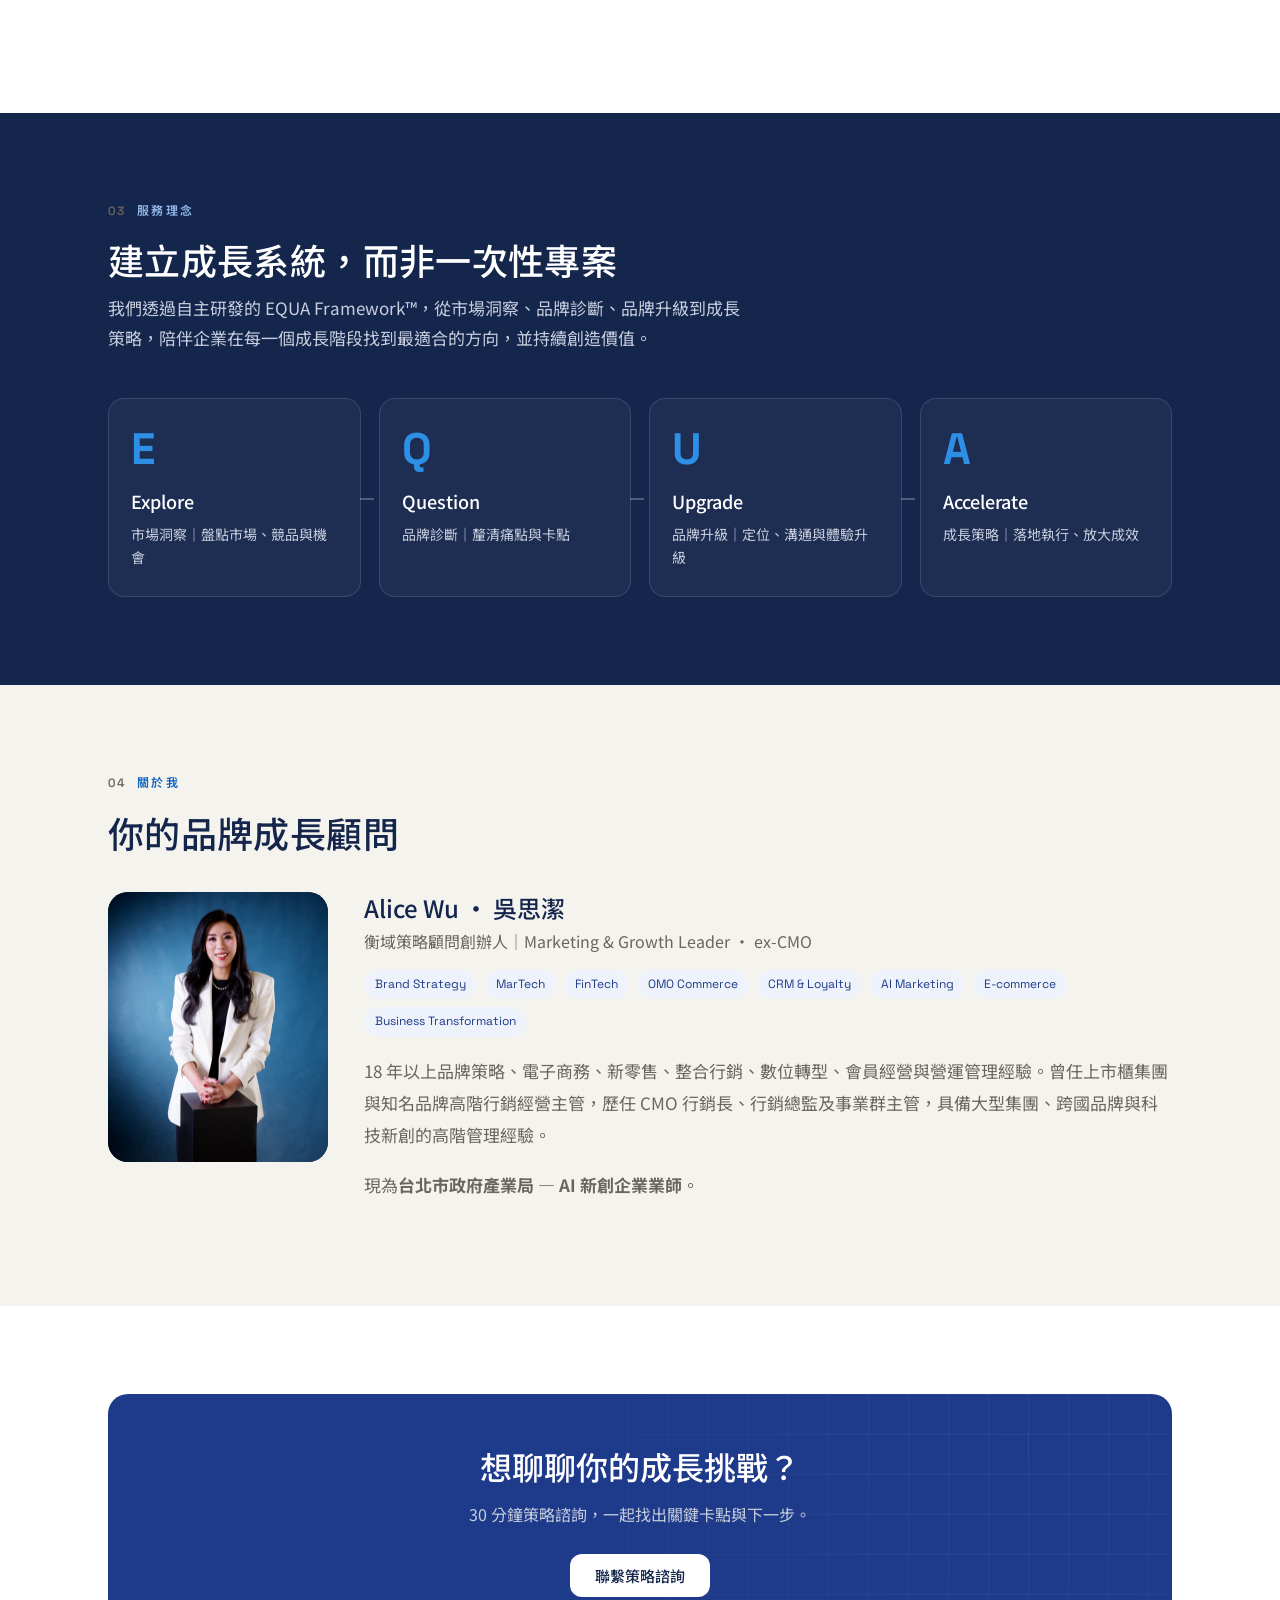
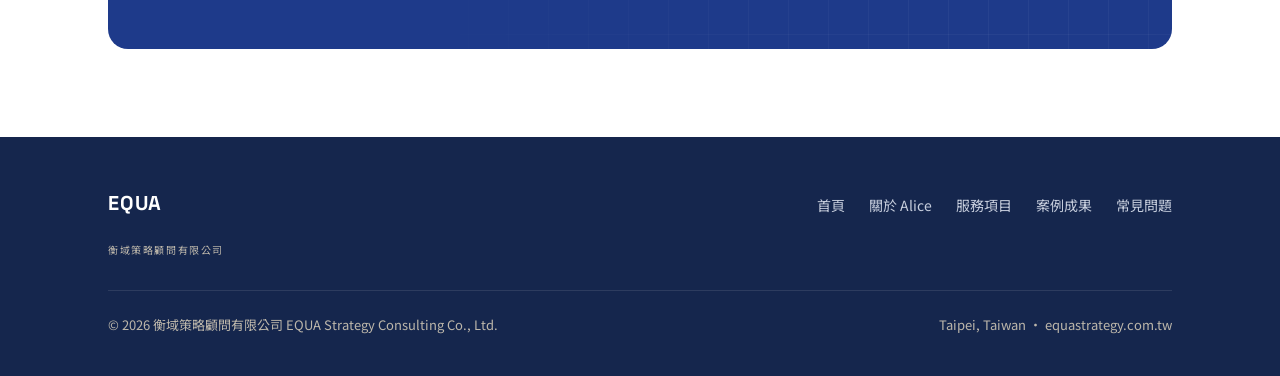
==== commit 4de6388d: "依客戶修改意見 v1 調整 + 新增案例成果頁 - 新增 cases.html 案例成果頁：電商成效(樂扣/舒適牌/雅漾/康寧數據卡)、   群眾募資(樂扣/飛利浦/特福)、品牌行銷活動(friDay" ====
--- a/about.html
+++ b/about.html
@@ -27,14 +27,15 @@
 <header class="site-header"><div class="wrap">
   <a class="brand" href="index.html">
     <img src="assets/logo.svg" alt="EQUA 衡域策略顧問標誌">
-    <span><span class="bt">EQUA</span><span class="bs">衡域策略顧問</span></span>
+    <span><span class="bt">EQUA</span><span class="bs">Strategy Consulting</span></span>
   </a>
   <button class="nav-toggle" aria-label="開啟選單" aria-controls="nav" aria-expanded="false">☰</button>
   <nav class="nav" id="nav">
     <a href="index.html">首頁</a>
-    <a href="about.html" class="active">關於</a>
-    <a href="services.html">服務</a>
-    <a href="contact.html">聯絡</a>
+    <a href="about.html" class="active">關於 Alice</a>
+    <a href="services.html">服務項目</a>
+    <a href="cases.html">案例成果</a>
+    <a href="contact.html">常見問題</a>
     <a href="mailto:Alice.wu1014@gmail.com?subject=%E9%A0%90%E7%B4%84%E7%AD%96%E7%95%A5%E8%AB%AE%E8%A9%A2%20-%20%E8%A1%A1%E5%9F%9F%E7%AD%96%E7%95%A5%E9%A1%A7%E5%95%8F" class="btn btn-accent nav-cta">聯繫策略諮詢</a>
   </nav>
 </div></header>
@@ -42,7 +43,7 @@
 <!-- page hero -->
 <section class="hero"><div class="wrap" style="padding-top:88px;padding-bottom:80px">
   <div class="hero-eyebrow">About EQUA</div>
-  <h1 style="font-size:clamp(30px,4.4vw,48px)">以商業思維，<span class="hl">為企業校準成長的方向</span>。</h1>
+  <h1 style="font-size:clamp(30px,4.4vw,48px)">以商業思維，<span class="hl">為企業校準成長的行銷策略方向</span></h1>
   <p class="lead">在快速變化的市場中，我們協助企業建立清晰的策略方向，整合品牌、科技與商業資源，實現可持續且具競爭力的成長。</p>
 </div></section>
 
@@ -113,7 +114,7 @@
 <footer class="site-footer"><div class="wrap">
   <div class="top">
     <div class="brand"><span><span class="bt" style="font-family:var(--mono);font-weight:700;font-size:20px">EQUA</span><br><span class="bs">衡域策略顧問有限公司</span></span></div>
-    <nav class="fnav"><a href="index.html">首頁</a><a href="about.html">關於</a><a href="services.html">服務</a><a href="contact.html">聯絡</a></nav>
+    <nav class="fnav"><a href="index.html">首頁</a><a href="about.html">關於 Alice</a><a href="services.html">服務項目</a><a href="cases.html">案例成果</a><a href="contact.html">常見問題</a></nav>
   </div>
   <div class="bottom">
     <span>© 2026 衡域策略顧問有限公司 EQUA Strategy Consulting Co., Ltd.</span>
--- a/assets/style.css
+++ b/assets/style.css
@@ -51,7 +51,7 @@
 .brand img{width:34px;height:34px}
 .brand > span{display:flex;flex-direction:column;justify-content:center}
 .brand .bt{display:block;font-family:var(--mono);font-weight:700;font-size:20px;color:var(--ink);letter-spacing:.04em;line-height:1}
-.brand .bs{display:block;font-size:11px;color:var(--slate);letter-spacing:.16em;margin-top:3px}
+.brand .bs{display:block;font-family:var(--mono);font-size:10px;color:var(--slate);letter-spacing:.16em;text-transform:uppercase;margin-top:3px}
 .nav{margin-left:auto;display:flex;align-items:center;gap:26px}
 .nav a{color:var(--slate);font-size:15px;font-weight:500}
 .nav a:hover{color:var(--indigo);text-decoration:none}
@@ -66,7 +66,7 @@
 .hero::before{content:"";position:absolute;inset:0;
   background-image:linear-gradient(rgba(255,255,255,.05) 1px,transparent 1px),linear-gradient(90deg,rgba(255,255,255,.05) 1px,transparent 1px);
   background-size:54px 54px;-webkit-mask-image:radial-gradient(circle at 82% 24%,#000,transparent 68%);mask-image:radial-gradient(circle at 82% 24%,#000,transparent 68%)}
-.hero .wrap{position:relative;padding:104px 28px 96px}
+.hero .wrap{position:relative;padding:84px 28px 76px}
 .hero-eyebrow{font-family:var(--mono);letter-spacing:.2em;font-size:13px;color:#8FB4E6;text-transform:uppercase;margin-bottom:22px}
 .hero h1{color:#fff;font-size:clamp(34px,5vw,58px);line-height:1.18;letter-spacing:.01em;font-weight:500;max-width:16em}
 .hero h1 .hl{color:var(--electric)}
@@ -129,7 +129,7 @@
 
 /* ---------- tiers ---------- */
 .tier{background:#fff;border:1px solid var(--line);border-radius:var(--r-md);padding:32px;display:flex;flex-direction:column;height:100%}
-.tier.feat{border:2px solid var(--electric)}
+.tier.feat{border:1px solid var(--line)}
 .tier .badge{align-self:flex-start;background:var(--cloud);color:var(--indigo);font-size:12px;font-weight:500;padding:4px 12px;border-radius:999px;margin-bottom:14px}
 .tier h3{font-size:20px}
 .tier .term{font-family:var(--mono);color:var(--slate);font-size:13px;margin:4px 0 18px}
@@ -213,7 +213,7 @@
 .reveal.d4{transition-delay:.32s}.reveal.d5{transition-delay:.40s}.reveal.d6{transition-delay:.48s}
 
 /* Hero 兩欄 + 動態棋盤圖像 */
-.hero .wrap{display:grid;grid-template-columns:1.15fr .85fr;gap:40px;align-items:center}
+.hero .wrap:has(.hero-art){display:grid;grid-template-columns:1.15fr .85fr;gap:40px;align-items:center}
 .hero-copy{min-width:0}
 .hero-art{position:relative;display:flex;justify-content:center;align-items:center}
 .hero-art svg{width:100%;max-width:400px;height:auto}
@@ -265,7 +265,7 @@
   .founder .avatar{margin:0 auto}
   .founder .tags{justify-content:center}
   .logowall{grid-template-columns:repeat(4,1fr)}
-  .hero .wrap{grid-template-columns:1fr;gap:8px}
+  .hero .wrap:has(.hero-art){grid-template-columns:1fr;gap:8px}
   .hero-art{display:none}
 }
 @media(max-width:720px){
@@ -284,3 +284,45 @@
   .reveal{opacity:1;transform:none}
   html{scroll-behavior:auto}
 }
+
+/* ==========================================================================
+   案例成果 Cases
+   ========================================================================== */
+.case-metrics{display:grid;grid-template-columns:repeat(2,1fr);gap:22px}
+.cm{background:var(--ink);color:#fff;border-radius:var(--r-md);padding:30px;position:relative;overflow:hidden}
+.cm::before{content:"";position:absolute;inset:0;background-image:linear-gradient(rgba(255,255,255,.05) 1px,transparent 1px),linear-gradient(90deg,rgba(255,255,255,.05) 1px,transparent 1px);background-size:30px 30px;-webkit-mask-image:radial-gradient(circle at 90% 12%,#000,transparent 60%);mask-image:radial-gradient(circle at 90% 12%,#000,transparent 60%)}
+.cm>*{position:relative}
+.cm .bt2{font-weight:500;font-size:19px;color:#fff}
+.cm .bs2{color:#8FB4E6;font-family:var(--mono);font-size:13px;margin:3px 0 22px}
+.cm .stats{display:flex;flex-wrap:wrap;gap:26px}
+.cm .stat .v{font-family:var(--mono);font-weight:700;font-size:36px;line-height:1;color:var(--electric)}
+.cm .stat .k{color:#C7CEDD;font-size:13px;margin-top:6px}
+.cm .desc{color:#C7CEDD;font-size:14px;line-height:1.7;margin-top:22px;border-top:1px solid rgba(255,255,255,.12);padding-top:18px}
+
+.cf-grid{display:grid;grid-template-columns:repeat(4,1fr);gap:20px}
+.cf{background:#fff;border:1px solid var(--line);border-radius:var(--r-md);overflow:hidden;display:flex;flex-direction:column}
+.cf .ph{height:210px;background:#EEF0F4;display:flex;align-items:center;justify-content:center;overflow:hidden}
+.cf .ph img{width:100%;height:100%;object-fit:contain}
+.cf .body{padding:16px 18px}
+.cf .body h3{font-size:16px;margin-bottom:4px}
+.cf .body p{color:var(--slate);font-size:13px;margin:0}
+
+.case-grid{display:grid;grid-template-columns:repeat(3,1fr);gap:20px}
+.case-card{background:#fff;border:1px solid var(--line);border-radius:var(--r-md);overflow:hidden;transition:transform .18s,border-color .18s;display:flex;flex-direction:column}
+.case-card:hover{transform:translateY(-3px);border-color:#cfd6e6}
+.case-card .ph{position:relative;height:190px;overflow:hidden;background:#EEF0F4}
+.case-card .ph img{width:100%;height:100%;object-fit:cover;transition:transform .35s}
+.case-card:hover .ph img{transform:scale(1.05)}
+.case-card .cat{position:absolute;top:12px;left:12px;background:rgba(15,38,77,.86);color:#fff;font-size:11px;padding:4px 11px;border-radius:999px;letter-spacing:.03em}
+.case-card .body{padding:18px 20px;flex:1}
+.case-card .body h3{font-size:16px;line-height:1.45;margin-bottom:6px}
+.case-card .body p{color:var(--slate);font-size:13px;line-height:1.65;margin:0}
+
+@media(max-width:900px){
+  .case-metrics{grid-template-columns:1fr}
+  .cf-grid{grid-template-columns:repeat(2,1fr)}
+  .case-grid{grid-template-columns:repeat(2,1fr)}
+}
+@media(max-width:560px){
+  .cf-grid,.case-grid{grid-template-columns:1fr}
+}
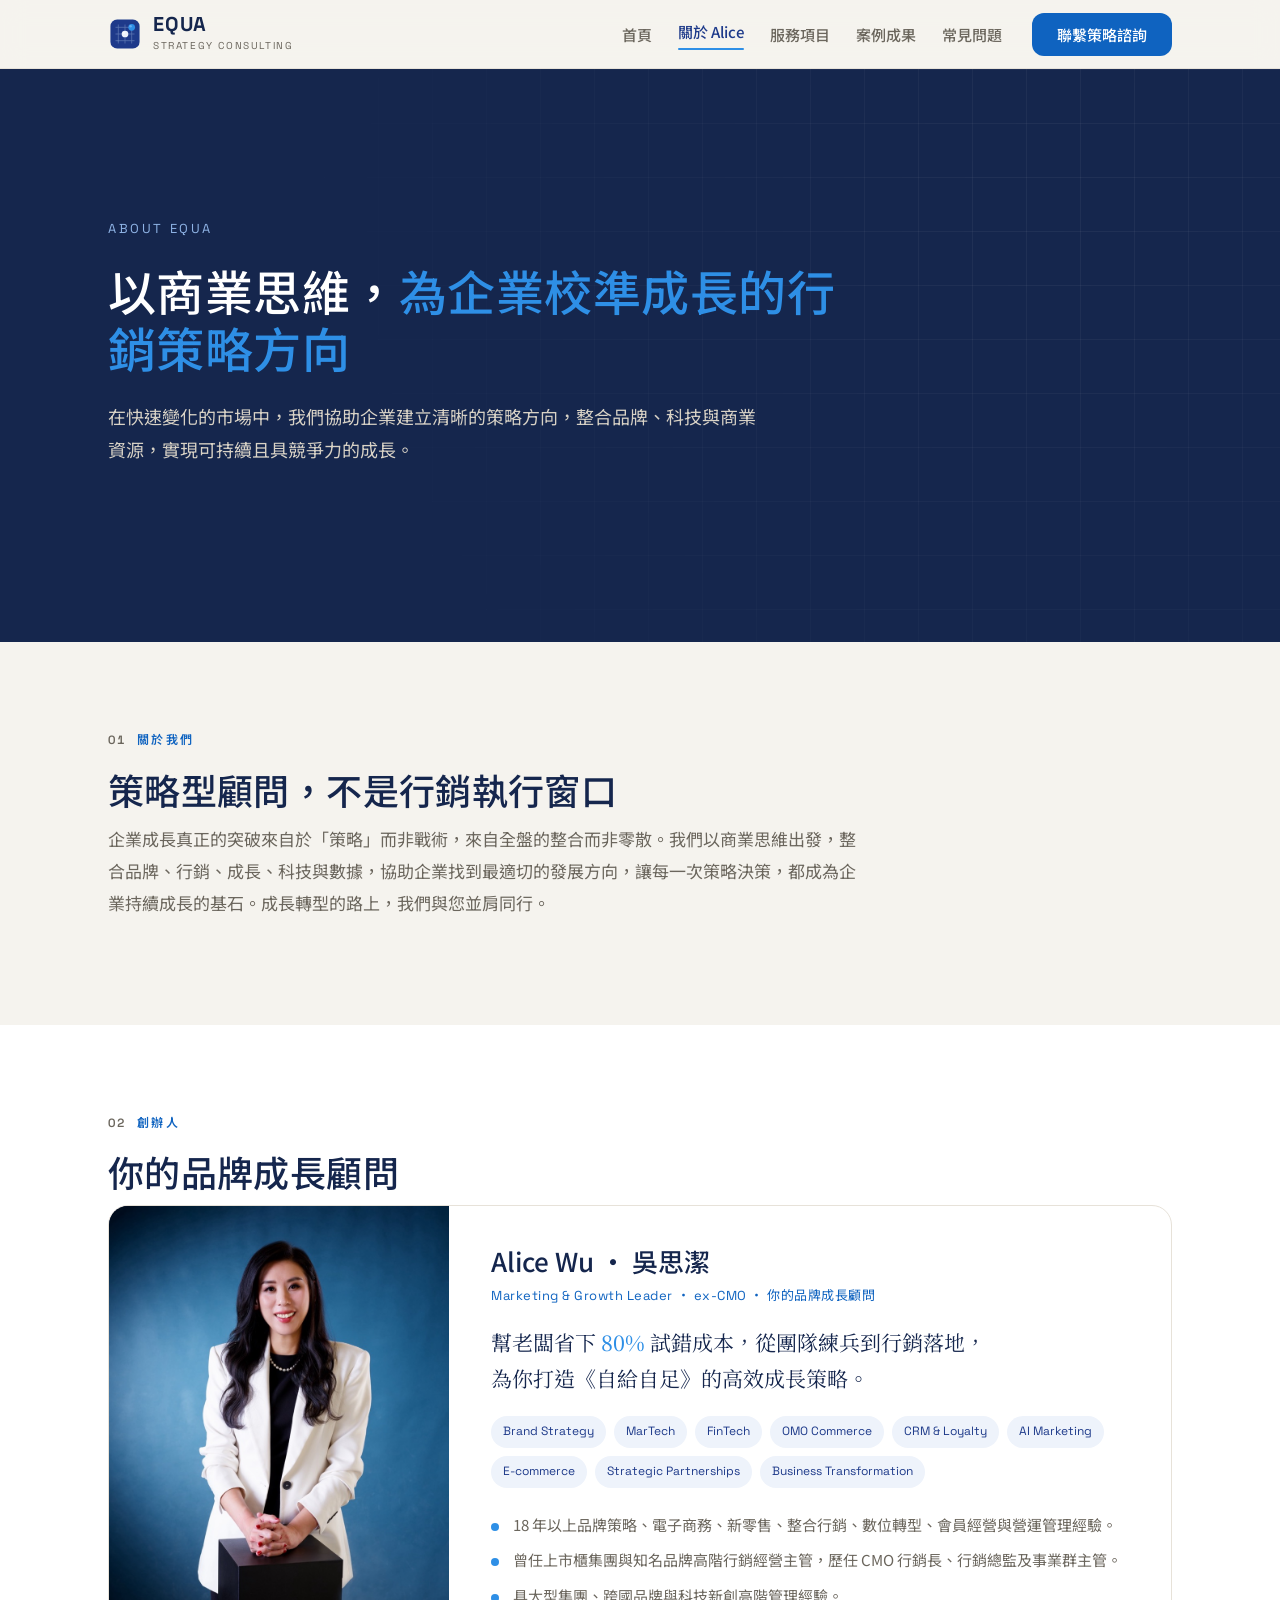
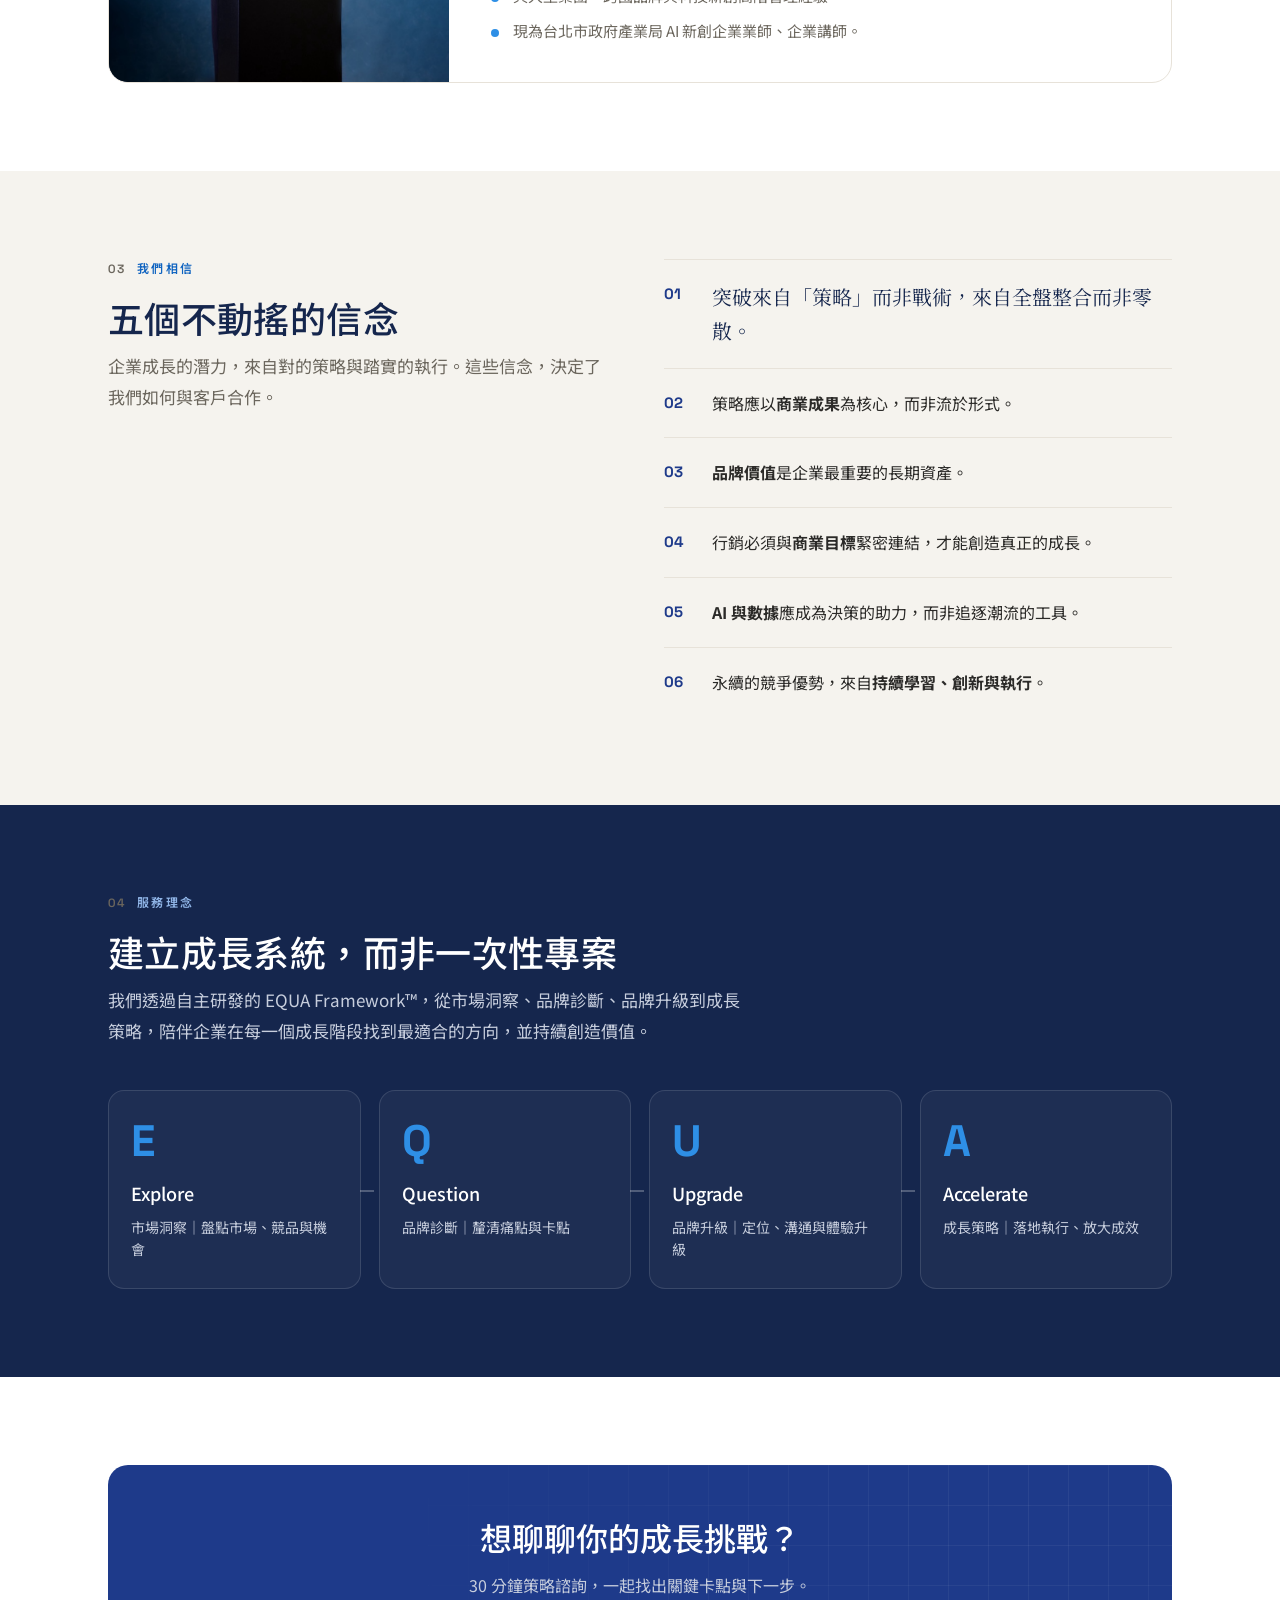
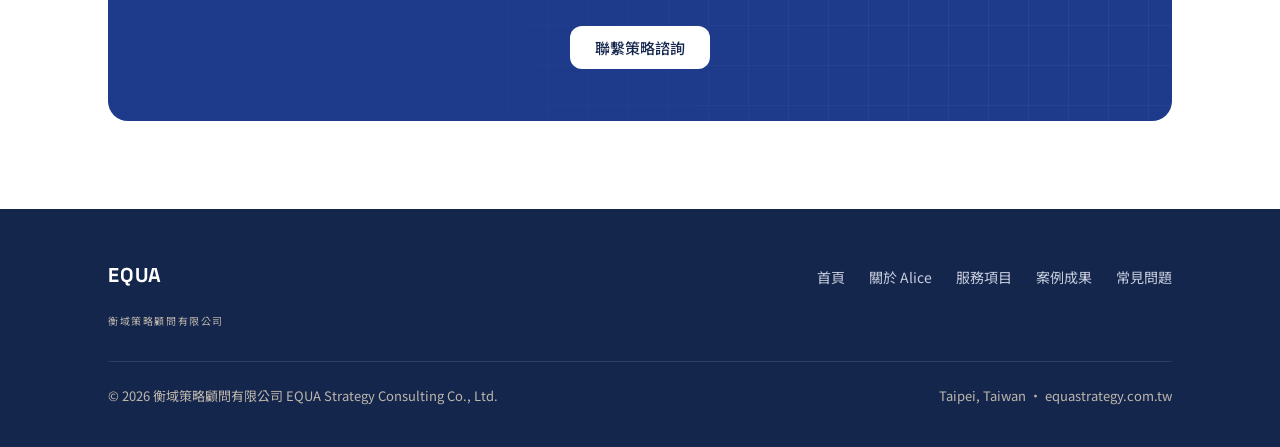
==== commit 83ebfd05: "第二階段：關於頁改版 + Hero 縮短 - 創辦人 Alice 移至關於頁第二區塊，改用大版位（放大照片 + 條列經歷） - 新增文案：幫老闆省下 80% 試錯成本、打造《自給自足》高效成長策略 -" ====
--- a/about.html
+++ b/about.html
@@ -41,7 +41,7 @@
 </div></header>
 
 <!-- page hero -->
-<section class="hero"><div class="wrap" style="padding-top:88px;padding-bottom:80px">
+<section class="hero"><div class="wrap" style="padding-top:60px;padding-bottom:54px">
   <div class="hero-eyebrow">About EQUA</div>
   <h1 style="font-size:clamp(30px,4.4vw,48px)">以商業思維，<span class="hl">為企業校準成長的行銷策略方向</span></h1>
   <p class="lead">在快速變化的市場中，我們協助企業建立清晰的策略方向，整合品牌、科技與商業資源，實現可持續且具競爭力的成長。</p>
@@ -54,10 +54,33 @@
   <p class="mt-lead" style="max-width:760px">企業成長真正的突破來自於「策略」而非戰術，來自全盤的整合而非零散。我們以商業思維出發，整合品牌、行銷、成長、科技與數據，協助企業找到最適切的發展方向，讓每一次策略決策，都成為企業持續成長的基石。成長轉型的路上，我們與您並肩同行。</p>
 </div></section>
 
+<!-- 創辦人 Alice -->
+<section class="sec-alt"><div class="wrap">
+  <div class="eyebrow"><span class="no">02</span> 創辦人</div>
+  <h2 class="sec-title">你的品牌成長顧問</h2>
+  <div class="founder-full reveal">
+    <div class="ff-photo"><img src="assets/alice-wu.jpg" alt="衡域策略顧問創辦人 Alice Wu 吳思潔" width="880" height="1173" loading="lazy" decoding="async"></div>
+    <div class="ff-body">
+      <h3>Alice Wu ・ 吳思潔</h3>
+      <div class="ff-role">Marketing &amp; Growth Leader ・ ex-CMO ・ 你的品牌成長顧問</div>
+      <p class="ff-hook">幫老闆省下 <em>80%</em> 試錯成本，從團隊練兵到行銷落地，<br>為你打造《自給自足》的高效成長策略。</p>
+      <div class="tags">
+        <span>Brand Strategy</span><span>MarTech</span><span>FinTech</span><span>OMO Commerce</span><span>CRM &amp; Loyalty</span><span>AI Marketing</span><span>E-commerce</span><span>Strategic Partnerships</span><span>Business Transformation</span>
+      </div>
+      <ul class="ff-list">
+        <li>18 年以上品牌策略、電子商務、新零售、整合行銷、數位轉型、會員經營與營運管理經驗。</li>
+        <li>曾任上市櫃集團與知名品牌高階行銷經營主管，歷任 CMO 行銷長、行銷總監及事業群主管。</li>
+        <li>具大型集團、跨國品牌與科技新創高階管理經驗。</li>
+        <li>現為台北市政府產業局 AI 新創企業業師、企業講師。</li>
+      </ul>
+    </div>
+  </div>
+</div></section>
+
 <!-- 我們相信 -->
-<section class="sec-alt"><div class="wrap grid-2" style="gap:48px">
+<section><div class="wrap grid-2" style="gap:48px">
   <div>
-    <div class="eyebrow"><span class="no">02</span> 我們相信</div>
+    <div class="eyebrow"><span class="no">03</span> 我們相信</div>
     <h2 class="sec-title">五個不動搖的信念</h2>
     <p class="sec-lead">企業成長的潛力，來自對的策略與踏實的執行。這些信念，決定了我們如何與客戶合作。</p>
   </div>
@@ -73,7 +96,7 @@
 
 <!-- 服務理念 + Framework -->
 <section class="sec-ink"><div class="wrap">
-  <div class="eyebrow"><span class="no">03</span> 服務理念</div>
+  <div class="eyebrow"><span class="no">04</span> 服務理念</div>
   <h2 class="sec-title">建立成長系統，而非一次性專案</h2>
   <p class="sec-lead">我們透過自主研發的 EQUA Framework™，從市場洞察、品牌診斷、品牌升級到成長策略，陪伴企業在每一個成長階段找到最適合的方向，並持續創造價值。</p>
   <div class="framework" style="margin-top:20px">
@@ -81,24 +104,6 @@
     <div class="fw reveal"><div class="l">Q</div><div class="t">Question</div><div class="d">品牌診斷｜釐清痛點與卡點</div></div>
     <div class="fw reveal"><div class="l">U</div><div class="t">Upgrade</div><div class="d">品牌升級｜定位、溝通與體驗升級</div></div>
     <div class="fw reveal"><div class="l">A</div><div class="t">Accelerate</div><div class="d">成長策略｜落地執行、放大成效</div></div>
-  </div>
-</div></section>
-
-<!-- 關於我 Alice -->
-<section><div class="wrap">
-  <div class="eyebrow"><span class="no">04</span> 關於我</div>
-  <h2 class="sec-title" style="margin-bottom:36px">你的品牌成長顧問</h2>
-  <div class="profile reveal">
-    <div class="avatar"><img src="assets/alice-wu.jpg" alt="衡域策略顧問創辦人 Alice Wu 吳思潔" width="880" height="1173" loading="lazy" decoding="async"></div>
-    <div>
-      <h3 style="font-size:24px">Alice Wu ・ 吳思潔</h3>
-      <p style="color:var(--slate);margin:4px 0 0">衡域策略顧問創辦人｜Marketing &amp; Growth Leader ・ ex-CMO</p>
-      <div class="tags">
-        <span>Brand Strategy</span><span>MarTech</span><span>FinTech</span><span>OMO Commerce</span><span>CRM &amp; Loyalty</span><span>AI Marketing</span><span>E-commerce</span><span>Business Transformation</span>
-      </div>
-      <p class="mt-lead">18 年以上品牌策略、電子商務、新零售、整合行銷、數位轉型、會員經營與營運管理經驗。曾任上市櫃集團與知名品牌高階行銷經營主管，歷任 CMO 行銷長、行銷總監及事業群主管，具備大型集團、跨國品牌與科技新創的高階管理經驗。</p>
-      <p class="mt-lead" style="margin-top:8px">現為<strong>台北市政府產業局 — AI 新創企業業師</strong>。</p>
-    </div>
   </div>
 </div></section>
 
--- a/assets/style.css
+++ b/assets/style.css
@@ -326,3 +326,23 @@
 @media(max-width:560px){
   .cf-grid,.case-grid{grid-template-columns:1fr}
 }
+
+/* ---------- 關於頁：創辦人大版位 ---------- */
+.founder-full{display:grid;grid-template-columns:340px 1fr;gap:0;align-items:stretch;background:#fff;border:1px solid var(--line);border-radius:var(--r-lg);overflow:hidden}
+.ff-photo{position:relative;min-height:460px;background:var(--ink)}
+.ff-photo img{position:absolute;inset:0;width:100%;height:100%;object-fit:cover;object-position:center 16%}
+.ff-body{padding:38px 42px}
+.ff-body h3{font-size:26px}
+.ff-role{color:var(--link);font-family:var(--mono);font-size:13px;letter-spacing:.04em;margin:6px 0 18px}
+.ff-hook{font-family:var(--serif);font-size:21px;line-height:1.7;color:var(--ink);margin:0 0 20px}
+.ff-hook em{font-style:normal;color:var(--electric);font-weight:500}
+.founder-full .tags{display:flex;flex-wrap:wrap;gap:8px;margin-bottom:24px}
+.founder-full .tags span{background:var(--cloud);color:var(--indigo);font-size:12px;padding:5px 12px;border-radius:999px;font-family:var(--mono)}
+.ff-list{margin:0;padding:0;list-style:none}
+.ff-list li{position:relative;padding-left:22px;color:var(--slate);font-size:15px;line-height:1.7;margin-top:10px}
+.ff-list li::before{content:"";position:absolute;left:0;top:11px;width:8px;height:8px;border-radius:50%;background:var(--electric)}
+@media(max-width:760px){
+  .founder-full{grid-template-columns:1fr}
+  .ff-photo{min-height:340px}
+  .ff-body{padding:28px 24px}
+}
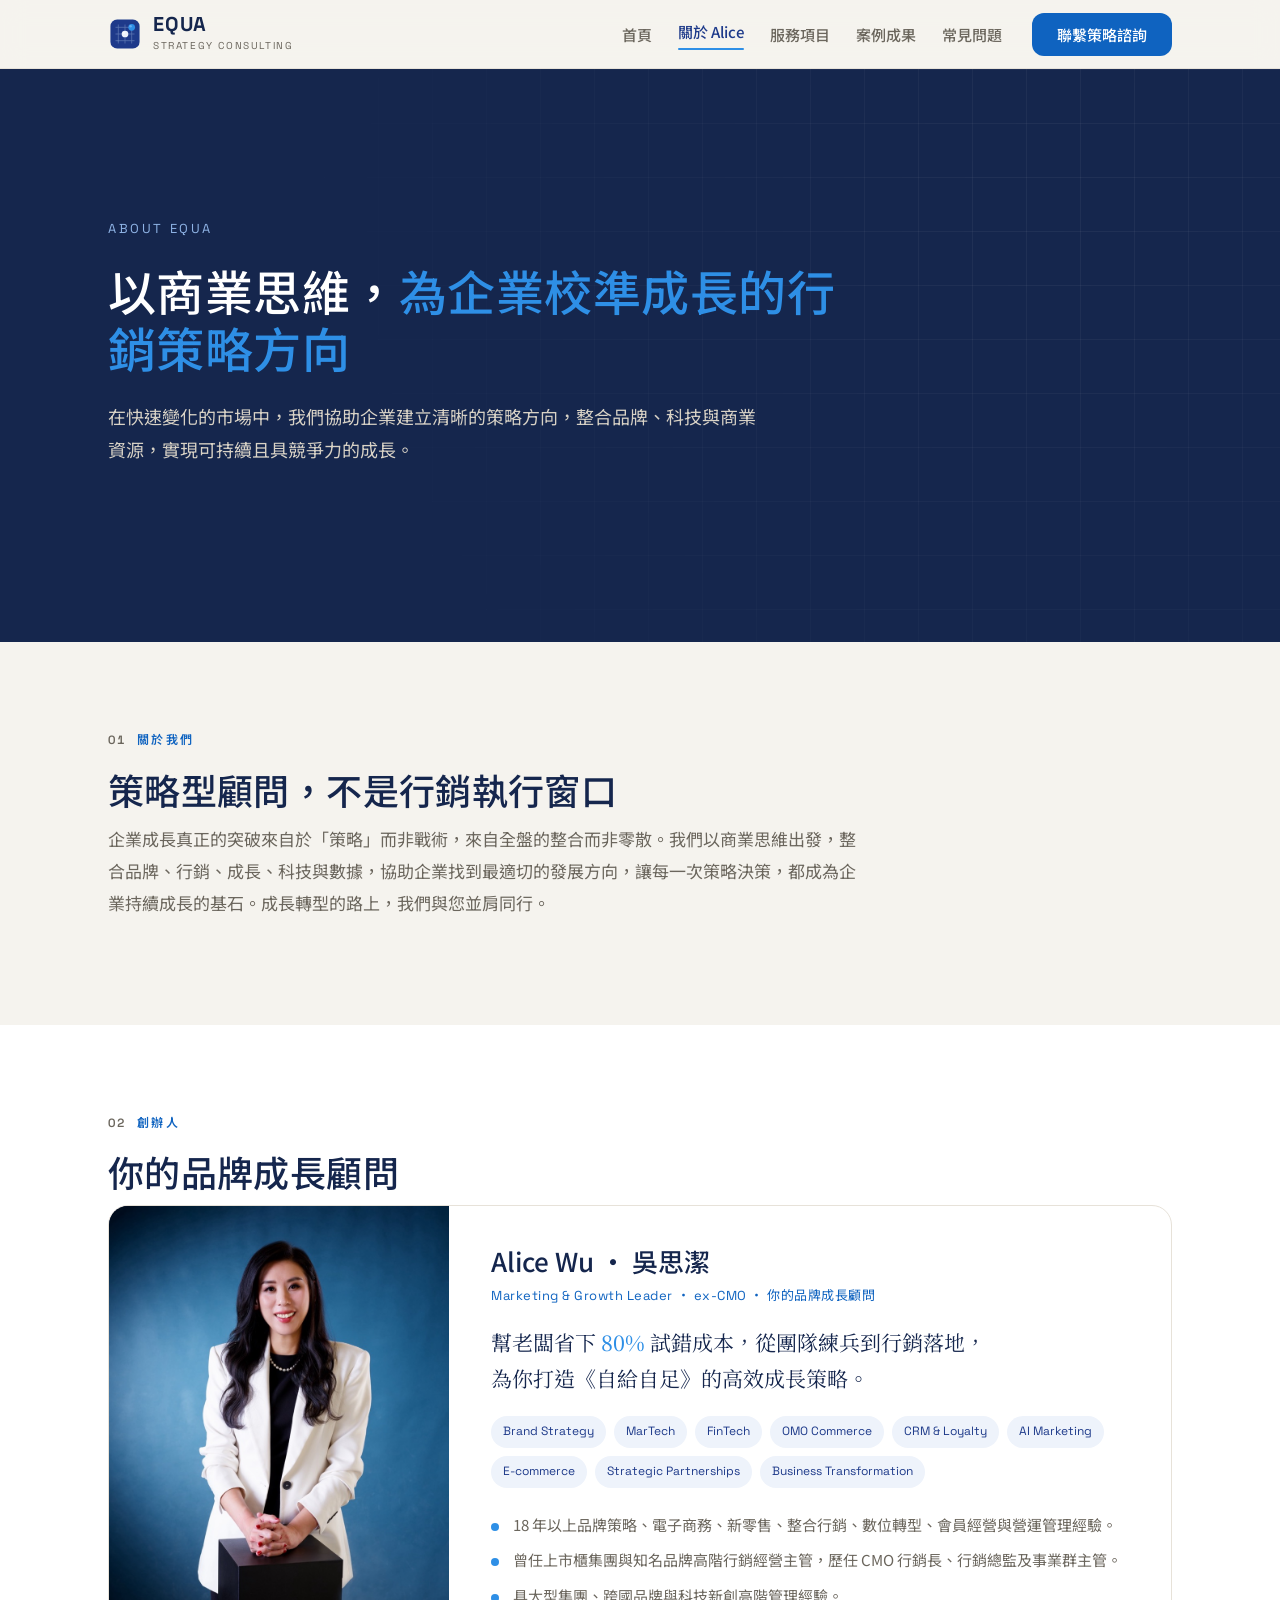
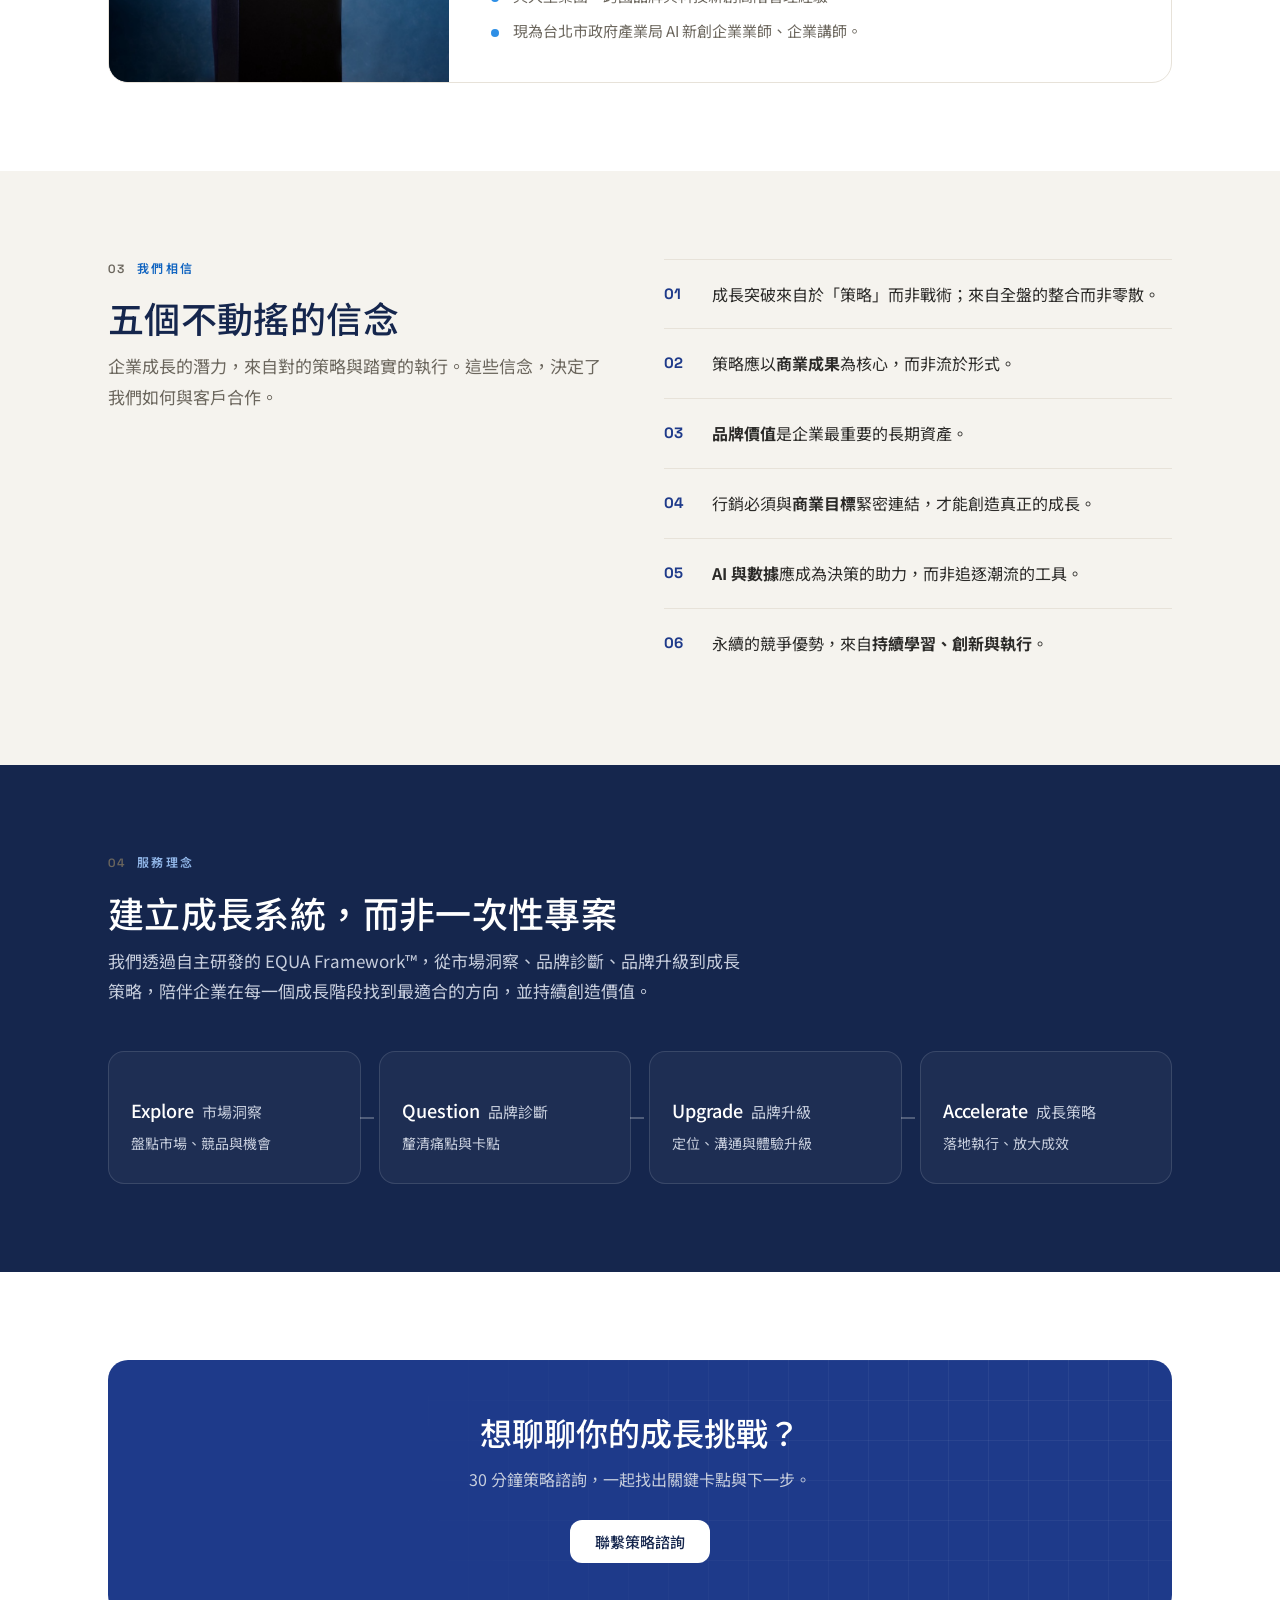
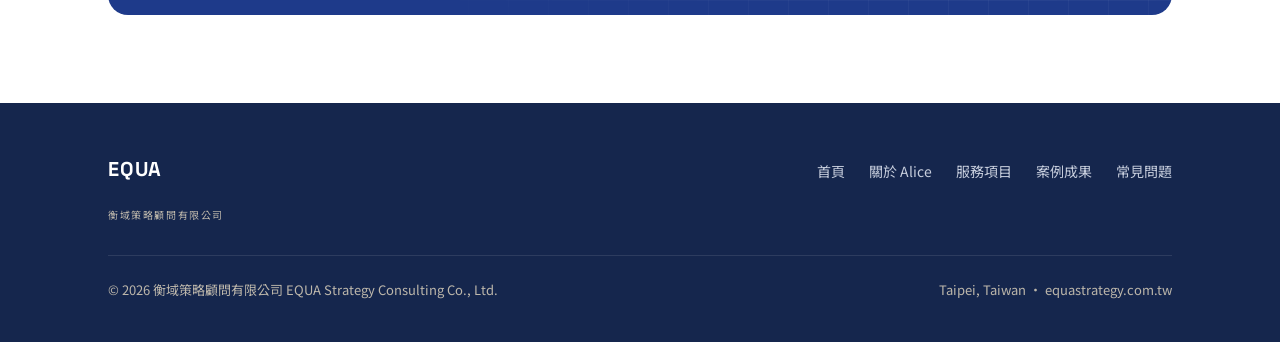
==== commit 7434a849: "修 v2：logo 副標、品牌實績、logo 統一置中、關於頁信念與 Framework 格式 1. footer 也加上 EQUA / Strategy Consulting 英文副標 2. 首頁 " ====
--- a/about.html
+++ b/about.html
@@ -85,7 +85,7 @@
     <p class="sec-lead">企業成長的潛力，來自對的策略與踏實的執行。這些信念，決定了我們如何與客戶合作。</p>
   </div>
   <ul class="beliefs">
-    <li><span class="lead-belief">突破來自「策略」而非戰術，來自全盤整合而非零散。</span></li>
+    <li><span>成長突破來自於「策略」而非戰術；來自全盤的整合而非零散。</span></li>
     <li><span>策略應以<strong>商業成果</strong>為核心，而非流於形式。</span></li>
     <li><span><strong>品牌價值</strong>是企業最重要的長期資產。</span></li>
     <li><span>行銷必須與<strong>商業目標</strong>緊密連結，才能創造真正的成長。</span></li>
@@ -100,10 +100,10 @@
   <h2 class="sec-title">建立成長系統，而非一次性專案</h2>
   <p class="sec-lead">我們透過自主研發的 EQUA Framework™，從市場洞察、品牌診斷、品牌升級到成長策略，陪伴企業在每一個成長階段找到最適合的方向，並持續創造價值。</p>
   <div class="framework" style="margin-top:20px">
-    <div class="fw reveal"><div class="l">E</div><div class="t">Explore</div><div class="d">市場洞察｜盤點市場、競品與機會</div></div>
-    <div class="fw reveal"><div class="l">Q</div><div class="t">Question</div><div class="d">品牌診斷｜釐清痛點與卡點</div></div>
-    <div class="fw reveal"><div class="l">U</div><div class="t">Upgrade</div><div class="d">品牌升級｜定位、溝通與體驗升級</div></div>
-    <div class="fw reveal"><div class="l">A</div><div class="t">Accelerate</div><div class="d">成長策略｜落地執行、放大成效</div></div>
+    <div class="fw reveal"><div class="t">Explore <span class="tc">市場洞察</span></div><div class="d">盤點市場、競品與機會</div></div>
+    <div class="fw reveal"><div class="t">Question <span class="tc">品牌診斷</span></div><div class="d">釐清痛點與卡點</div></div>
+    <div class="fw reveal"><div class="t">Upgrade <span class="tc">品牌升級</span></div><div class="d">定位、溝通與體驗升級</div></div>
+    <div class="fw reveal"><div class="t">Accelerate <span class="tc">成長策略</span></div><div class="d">落地執行、放大成效</div></div>
   </div>
 </div></section>
 
--- a/assets/style.css
+++ b/assets/style.css
@@ -116,6 +116,7 @@
 .fw .l{font-family:var(--mono);font-size:44px;font-weight:700;color:var(--electric);line-height:1}
 .fw .t{font-weight:500;font-size:18px;color:#fff;margin-top:14px}
 .fw .d{color:#C7CEDD;font-size:14px;margin-top:6px;line-height:var(--lh-compact)}
+.fw .t .tc{font-family:var(--sans);font-size:15px;font-weight:400;color:#C7CEDD;margin-left:4px}
 
 /* ---------- belief list ---------- */
 .beliefs{margin:0;padding:0;list-style:none;counter-reset:b}
@@ -229,12 +230,13 @@
 .go-stone,.go-key{transform-origin:center;transform-box:fill-box}
 
 /* 創辦人 home 區 */
-.founder{background:var(--ink);color:#fff;border-radius:var(--r-lg);padding:44px;display:grid;grid-template-columns:220px 1fr;gap:40px;align-items:center;position:relative;overflow:hidden}
-.founder::before{content:"";position:absolute;inset:0;background-image:linear-gradient(rgba(255,255,255,.05) 1px,transparent 1px),linear-gradient(90deg,rgba(255,255,255,.05) 1px,transparent 1px);background-size:30px 30px;-webkit-mask-image:radial-gradient(circle at 12% 20%,#000,transparent 62%);mask-image:radial-gradient(circle at 12% 20%,#000,transparent 62%)}
+.founder{background:var(--ink);color:#fff;border-radius:var(--r-lg);padding:0;display:grid;grid-template-columns:360px 1fr;gap:0;align-items:stretch;position:relative;overflow:hidden;min-height:460px}
+.founder > div:last-child{padding:52px 52px 52px 46px}
+.founder::before{content:"";position:absolute;inset:0;background-image:linear-gradient(rgba(255,255,255,.05) 1px,transparent 1px),linear-gradient(90deg,rgba(255,255,255,.05) 1px,transparent 1px);background-size:30px 30px;-webkit-mask-image:radial-gradient(circle at 12% 20%,#000,transparent 62%);mask-image:radial-gradient(circle at 90% 16%,#000,transparent 60%)}
 .founder > *{position:relative}
 .founder h3{color:#fff}
-.founder .avatar{width:220px;height:220px;border-radius:var(--r-lg);background:#0f1c3a;display:flex;align-items:center;justify-content:center;position:relative;overflow:hidden;border:1px solid rgba(255,255,255,.12)}
-.founder .avatar img{position:absolute;inset:0;width:100%;height:100%;object-fit:cover;object-position:center 20%}
+.founder .avatar{width:360px;height:auto;min-height:100%;border-radius:0;background:#0f1c3a;display:flex;align-items:center;justify-content:center;position:relative;overflow:hidden}
+.founder .avatar img{position:absolute;inset:0;width:100%;height:100%;object-fit:cover;object-position:center 15%}
 .founder .avatar .ini{font-family:var(--mono);font-weight:700;font-size:64px;color:#fff;letter-spacing:.04em}
 .founder .avatar .badge{position:absolute;bottom:0;left:0;right:0;background:var(--ink);color:#fff;font-size:12px;font-weight:500;text-align:center;padding:7px;letter-spacing:.08em;border-top:1px solid rgba(255,255,255,.14)}
 .founder .role{color:#8FB4E6;font-family:var(--mono);font-size:13px;letter-spacing:.06em;margin:4px 0 12px}
@@ -245,7 +247,7 @@
 /* Logo 牆（灰階字標，hover 浮現品牌色） */
 .logowall{display:grid;grid-template-columns:repeat(6,1fr);gap:1px;background:var(--line);border:1px solid var(--line);border-radius:var(--r-md);overflow:hidden;max-width:960px;margin:0 auto}
 .logowall .cell{background:#fff;min-height:96px;display:flex;align-items:center;justify-content:center;padding:18px 14px;text-align:center;transition:.22s}
-.logowall .cell img{max-width:100%;max-height:38px;width:auto;object-fit:contain;filter:grayscale(1);opacity:.58;transition:.28s}
+.logowall .cell img{max-height:48px;max-width:132px;width:auto;object-fit:contain;filter:grayscale(1);opacity:.62;transition:filter .28s,opacity .28s,transform .28s}
 .logowall .cell:hover img{filter:none;opacity:1;transform:scale(1.04)}
 .logowall .wm{font-family:var(--sans);font-weight:500;font-size:15px;line-height:1.25;color:#A7A29A;letter-spacing:.02em;transition:.22s}
 .logowall .wm.en{font-family:var(--mono);font-weight:600;letter-spacing:.04em}
@@ -262,7 +264,8 @@
 
 @media(max-width:900px){
   .founder{grid-template-columns:1fr;text-align:center}
-  .founder .avatar{margin:0 auto}
+  .founder .avatar{width:100%;min-height:340px}
+  .founder > div:last-child{padding:32px 24px}
   .founder .tags{justify-content:center}
   .logowall{grid-template-columns:repeat(4,1fr)}
   .hero .wrap:has(.hero-art){grid-template-columns:1fr;gap:8px}
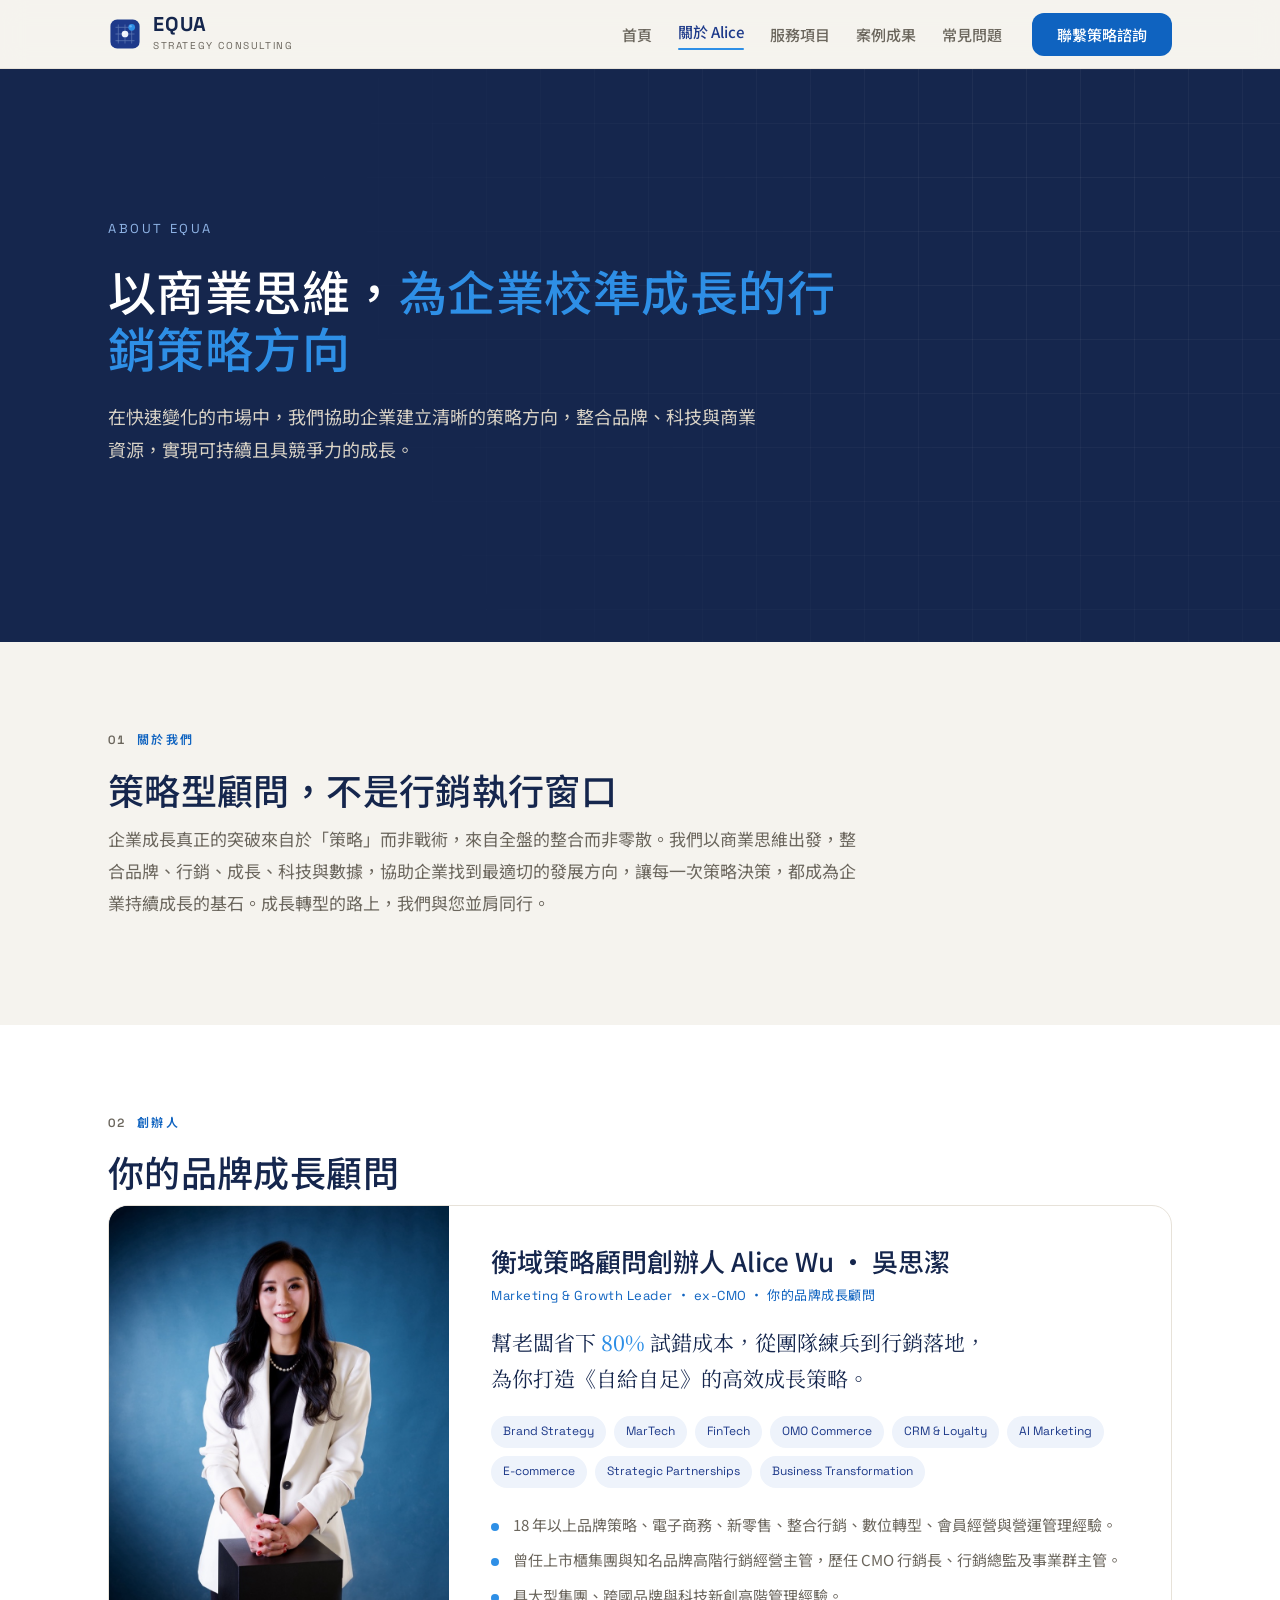
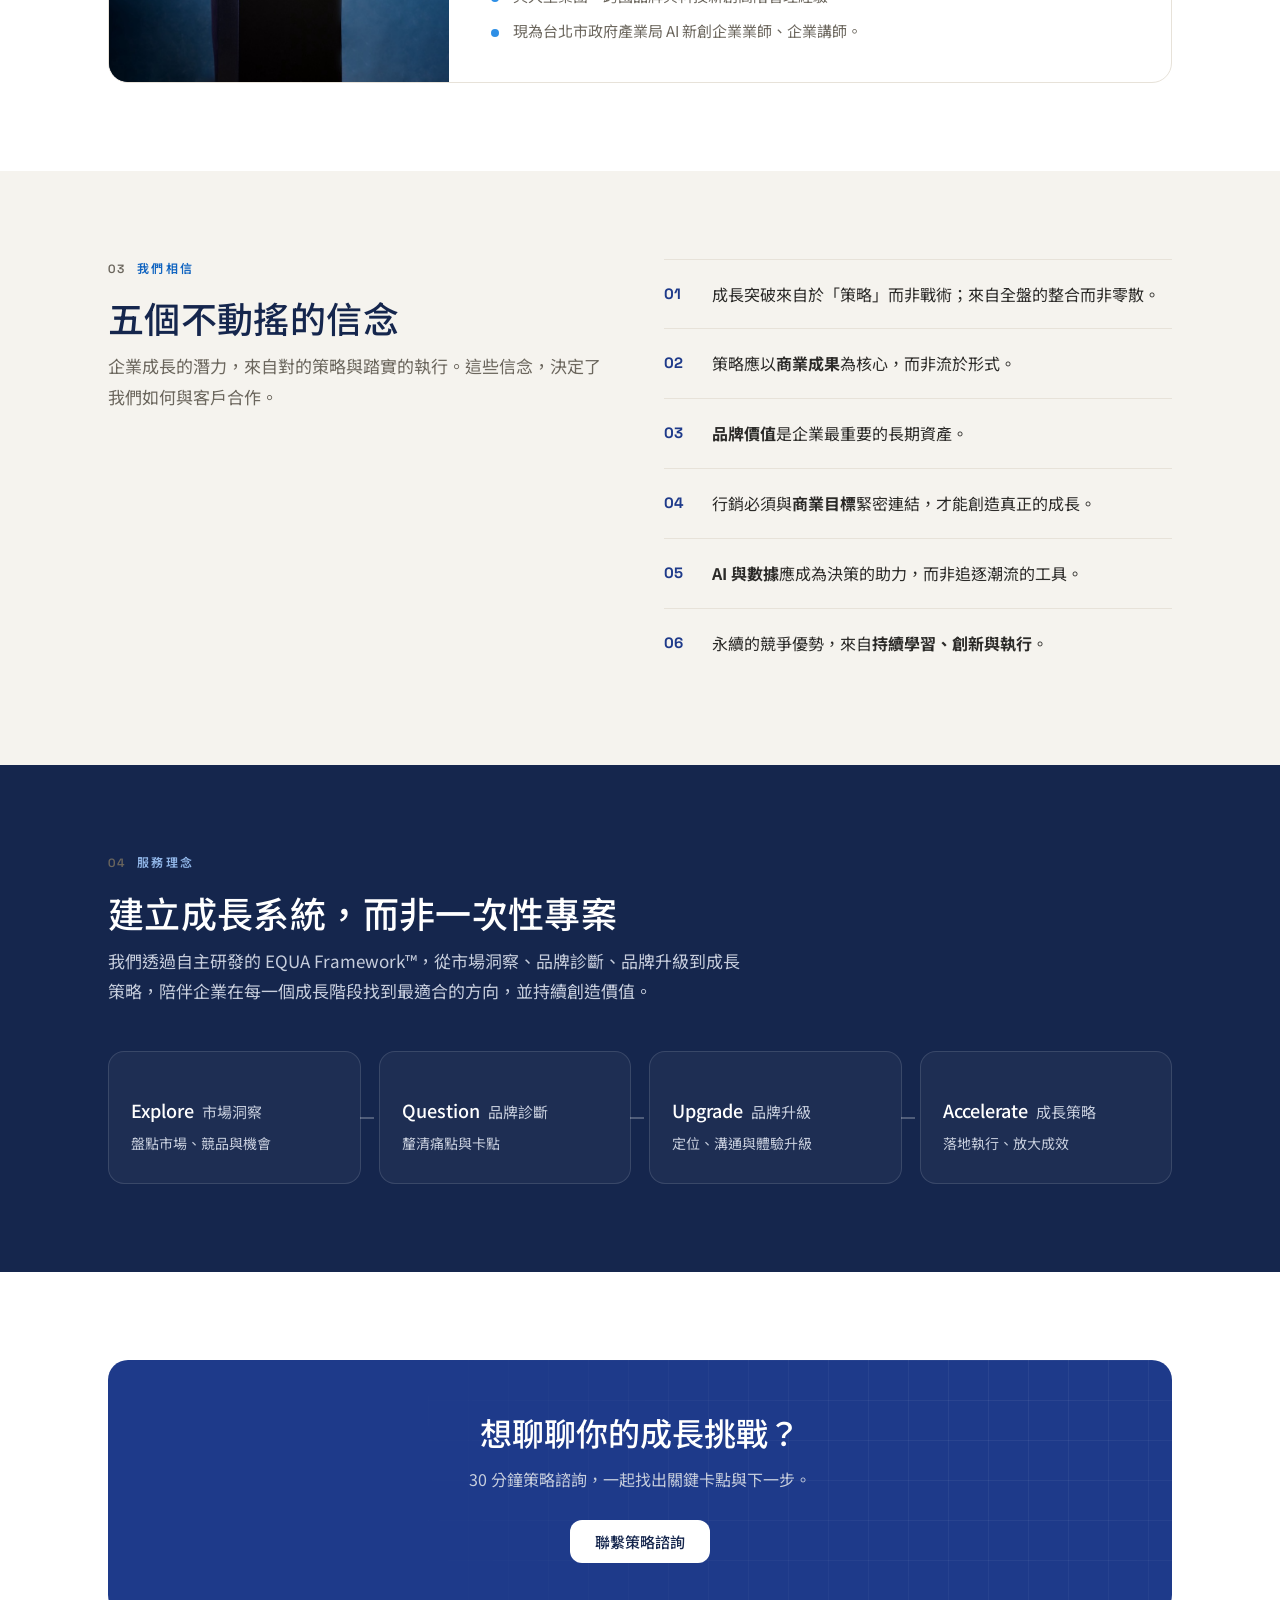
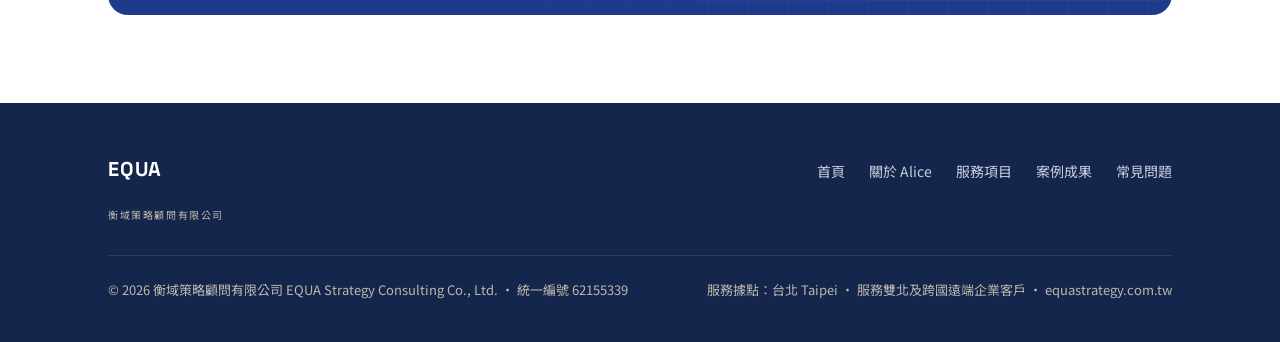
==== commit 90f01ac6: "依 SEO 建議書優化首頁 SEO - Title/Description/Keywords 依建議改寫（埋入品牌策略顧問、商業模式規劃等高意圖字詞 + 創辦人權威） - H1 納入品牌關鍵字（EQU" ====
--- a/about.html
+++ b/about.html
@@ -59,9 +59,9 @@
   <div class="eyebrow"><span class="no">02</span> 創辦人</div>
   <h2 class="sec-title">你的品牌成長顧問</h2>
   <div class="founder-full reveal">
-    <div class="ff-photo"><img src="assets/alice-wu.jpg" alt="衡域策略顧問創辦人 Alice Wu 吳思潔" width="880" height="1173" loading="lazy" decoding="async"></div>
+    <div class="ff-photo"><img src="assets/alice-wu.jpg" alt="衡域策略顧問創辦人兼高階品牌行銷顧問 Alice Wu 吳思潔 (前上市櫃集團 CMO)" width="880" height="1173" loading="lazy" decoding="async"></div>
     <div class="ff-body">
-      <h3>Alice Wu ・ 吳思潔</h3>
+      <h3>衡域策略顧問創辦人 Alice Wu ・ 吳思潔</h3>
       <div class="ff-role">Marketing &amp; Growth Leader ・ ex-CMO ・ 你的品牌成長顧問</div>
       <p class="ff-hook">幫老闆省下 <em>80%</em> 試錯成本，從團隊練兵到行銷落地，<br>為你打造《自給自足》的高效成長策略。</p>
       <div class="tags">
@@ -122,8 +122,8 @@
     <nav class="fnav"><a href="index.html">首頁</a><a href="about.html">關於 Alice</a><a href="services.html">服務項目</a><a href="cases.html">案例成果</a><a href="contact.html">常見問題</a></nav>
   </div>
   <div class="bottom">
-    <span>© 2026 衡域策略顧問有限公司 EQUA Strategy Consulting Co., Ltd.</span>
-    <span>Taipei, Taiwan ・ equastrategy.com.tw</span>
+    <span>© 2026 衡域策略顧問有限公司 EQUA Strategy Consulting Co., Ltd. ・ 統一編號 62155339</span>
+    <span>服務據點：台北 Taipei ・ 服務雙北及跨國遠端企業客戶 ・ equastrategy.com.tw</span>
   </div>
 </div></footer>
 
--- a/assets/style.css
+++ b/assets/style.css
@@ -69,6 +69,7 @@
 .hero .wrap{position:relative;padding:84px 28px 76px}
 .hero-eyebrow{font-family:var(--mono);letter-spacing:.2em;font-size:13px;color:#8FB4E6;text-transform:uppercase;margin-bottom:22px}
 .hero h1{color:#fff;font-size:clamp(34px,5vw,58px);line-height:1.18;letter-spacing:.01em;font-weight:500;max-width:16em}
+.hero h1 .h1-brand{display:block;font-family:var(--mono);font-weight:600;font-size:13px;letter-spacing:.18em;color:#8FB4E6;text-transform:uppercase;margin-bottom:20px}
 .hero h1 .hl{color:var(--electric)}
 .hero .lead{color:#D8D2C6;font-size:18px;max-width:36em;margin:24px 0 34px;line-height:1.85}
 .hero .cta-row{display:flex;gap:14px;flex-wrap:wrap}
